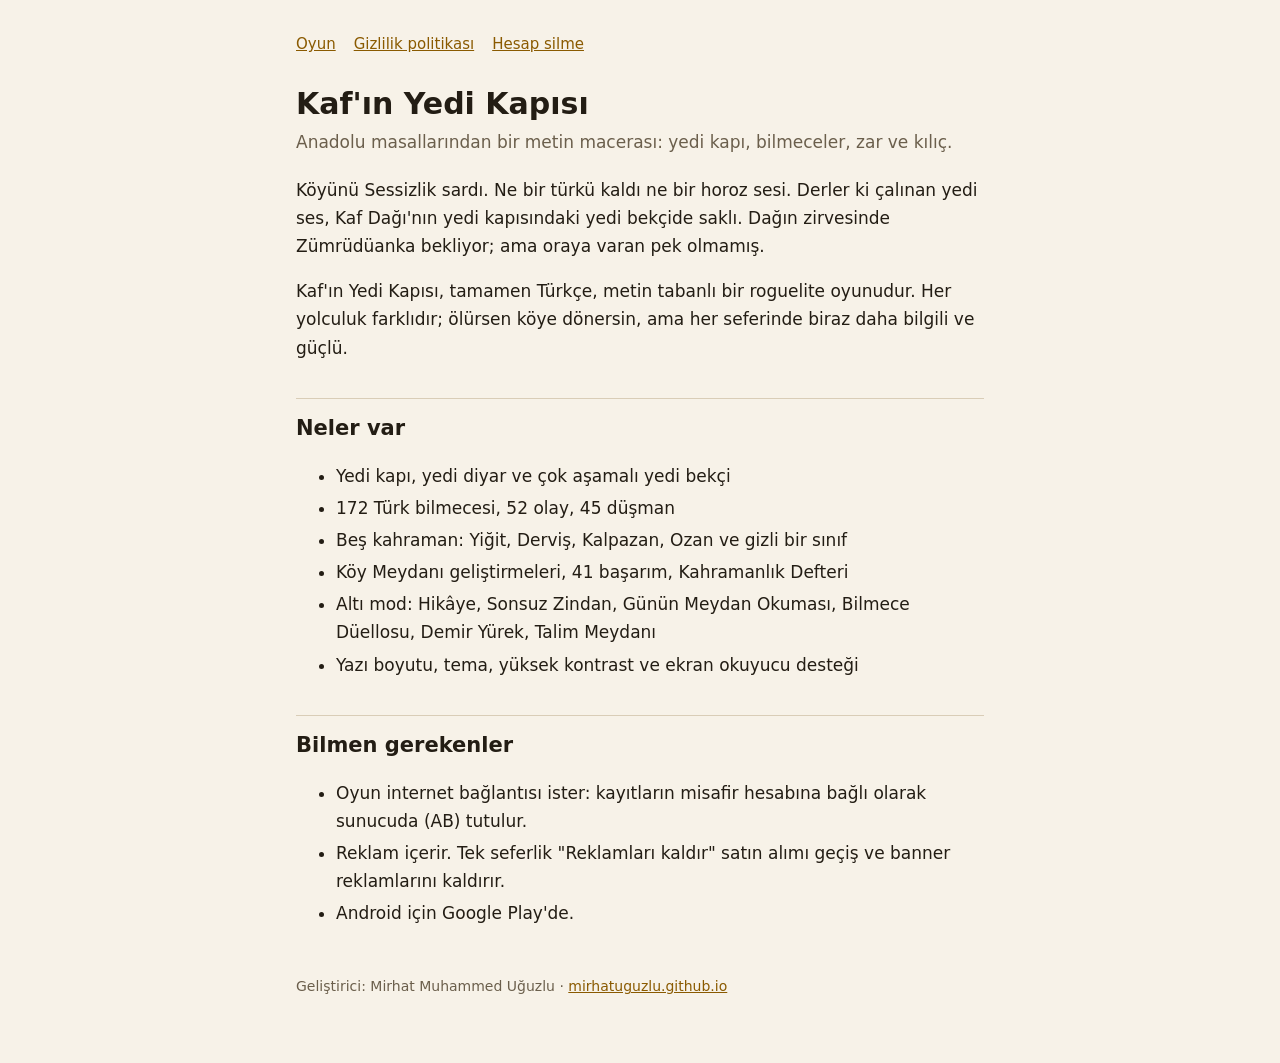
==== kaf/index.html @ d35059ba "Kaf'ın Yedi Kapısı: tanıtım, gizlilik ve hesap silme sayfaları kaf/ altında; portfolyo sayfasına dok" ====
<!doctype html>
<html lang="tr">
<head>
  <meta charset="utf-8">
  <meta name="viewport" content="width=device-width, initial-scale=1">
  <title>Kaf'ın Yedi Kapısı</title>
  <meta name="description" content="Anadolu masallarından bir metin macerası: yedi kapı, bilmeceler, zar ve kılıç.">
  <link rel="stylesheet" href="stil.css">
</head>
<body>
<main>
  <nav>
    <a href="./">Oyun</a>
    <a href="gizlilik.html">Gizlilik politikası</a>
    <a href="hesap-silme.html">Hesap silme</a>
  </nav>

  <h1>Kaf'ın Yedi Kapısı</h1>
  <p class="alt">Anadolu masallarından bir metin macerası: yedi kapı, bilmeceler, zar ve kılıç.</p>

  <p>Köyünü Sessizlik sardı. Ne bir türkü kaldı ne bir horoz sesi. Derler ki çalınan yedi ses, Kaf Dağı'nın yedi
  kapısındaki yedi bekçide saklı. Dağın zirvesinde Zümrüdüanka bekliyor; ama oraya varan pek olmamış.</p>

  <p>Kaf'ın Yedi Kapısı, tamamen Türkçe, metin tabanlı bir roguelite oyunudur. Her yolculuk farklıdır; ölürsen köye
  dönersin, ama her seferinde biraz daha bilgili ve güçlü.</p>

  <h2>Neler var</h2>
  <ul>
    <li>Yedi kapı, yedi diyar ve çok aşamalı yedi bekçi</li>
    <li>172 Türk bilmecesi, 52 olay, 45 düşman</li>
    <li>Beş kahraman: Yiğit, Derviş, Kalpazan, Ozan ve gizli bir sınıf</li>
    <li>Köy Meydanı geliştirmeleri, 41 başarım, Kahramanlık Defteri</li>
    <li>Altı mod: Hikâye, Sonsuz Zindan, Günün Meydan Okuması, Bilmece Düellosu, Demir Yürek, Talim Meydanı</li>
    <li>Yazı boyutu, tema, yüksek kontrast ve ekran okuyucu desteği</li>
  </ul>

  <h2>Bilmen gerekenler</h2>
  <ul>
    <li>Oyun internet bağlantısı ister: kayıtların misafir hesabına bağlı olarak sunucuda (AB) tutulur.</li>
    <li>Reklam içerir. Tek seferlik "Reklamları kaldır" satın alımı geçiş ve banner reklamlarını kaldırır.</li>
    <li>Android için Google Play'de.</li>
  </ul>

  <footer>Geliştirici: Mirhat Muhammed Uğuzlu · <a href="../">mirhatuguzlu.github.io</a></footer>
</main>
</body>
</html>
---- kaf/stil.css ----
:root {
  --zemin: #14110d;
  --yazi: #e9e1d2;
  --soluk: #a89c88;
  --vurgu: #d9a441;
  --cizgi: #3a3226;
  color-scheme: dark;
}
@media (prefers-color-scheme: light) {
  :root {
    --zemin: #f7f2e8;
    --yazi: #231d14;
    --soluk: #6b5f4c;
    --vurgu: #8a5a00;
    --cizgi: #d9cdb7;
    color-scheme: light;
  }
}
* { box-sizing: border-box; }
body {
  margin: 0;
  background: var(--zemin);
  color: var(--yazi);
  font: 17px/1.65 system-ui, -apple-system, "Segoe UI", Roboto, sans-serif;
}
main { max-width: 720px; margin: 0 auto; padding: 32px 16px 64px; }
nav { display: flex; flex-wrap: wrap; gap: 6px 18px; font-size: 15px; margin-bottom: 28px; }
a { color: var(--vurgu); }
h1 { font-size: 30px; line-height: 1.25; margin: 0 0 6px; }
h2 { font-size: 21px; margin: 36px 0 8px; padding-top: 12px; border-top: 1px solid var(--cizgi); }
.alt { color: var(--soluk); margin: 0 0 20px; }
table { width: 100%; border-collapse: collapse; font-size: 15px; margin: 12px 0; }
th, td { text-align: left; vertical-align: top; padding: 8px 6px; border-bottom: 1px solid var(--cizgi); }
th { color: var(--soluk); font-weight: 600; }
@media (max-width: 560px) {
  table, thead, tbody, tr, th, td { display: block; }
  thead { display: none; }
  tr { padding: 8px 0; border-bottom: 1px solid var(--cizgi); }
  td { border: 0; padding: 2px 0; }
  td:first-child { font-weight: 600; }
}
ol li, ul li { margin: 4px 0; }
.kutu { border: 1px solid var(--cizgi); border-radius: 8px; padding: 12px 16px; margin: 16px 0; }
footer { margin-top: 48px; color: var(--soluk); font-size: 14px; }
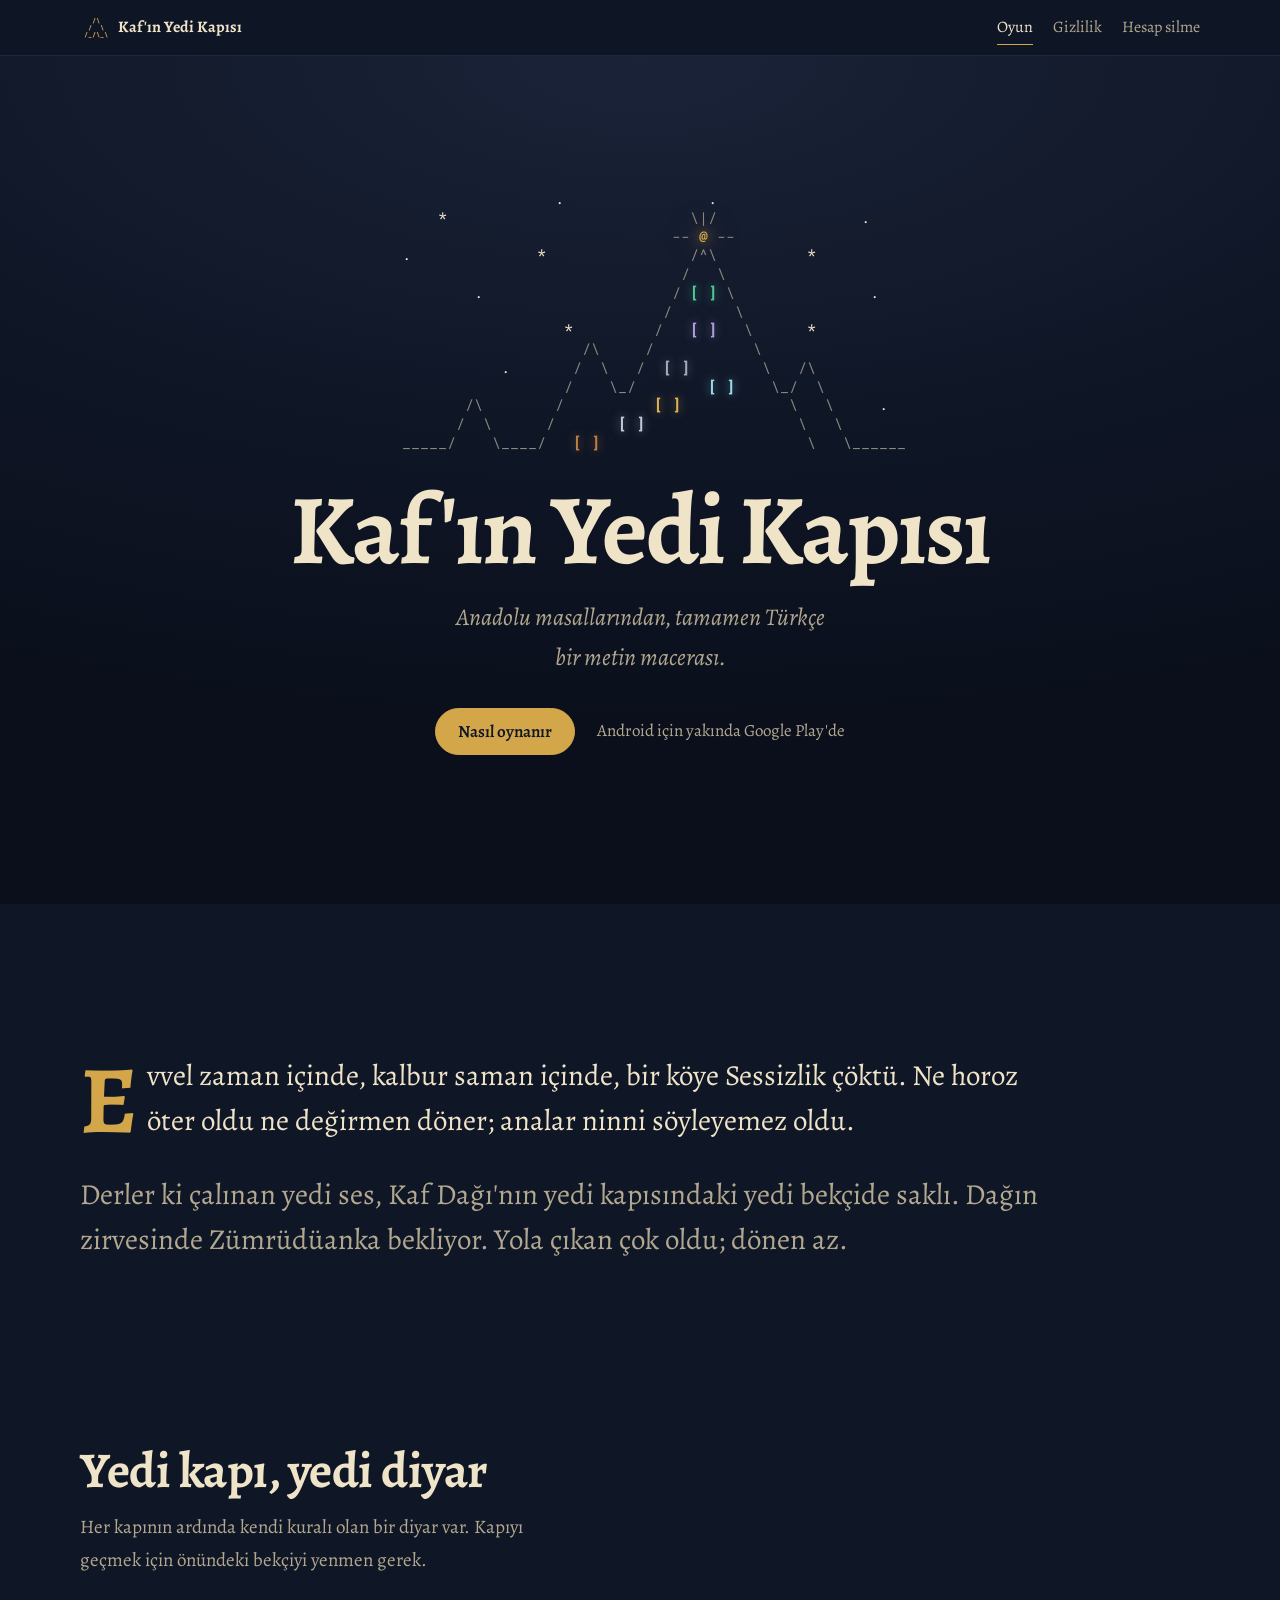
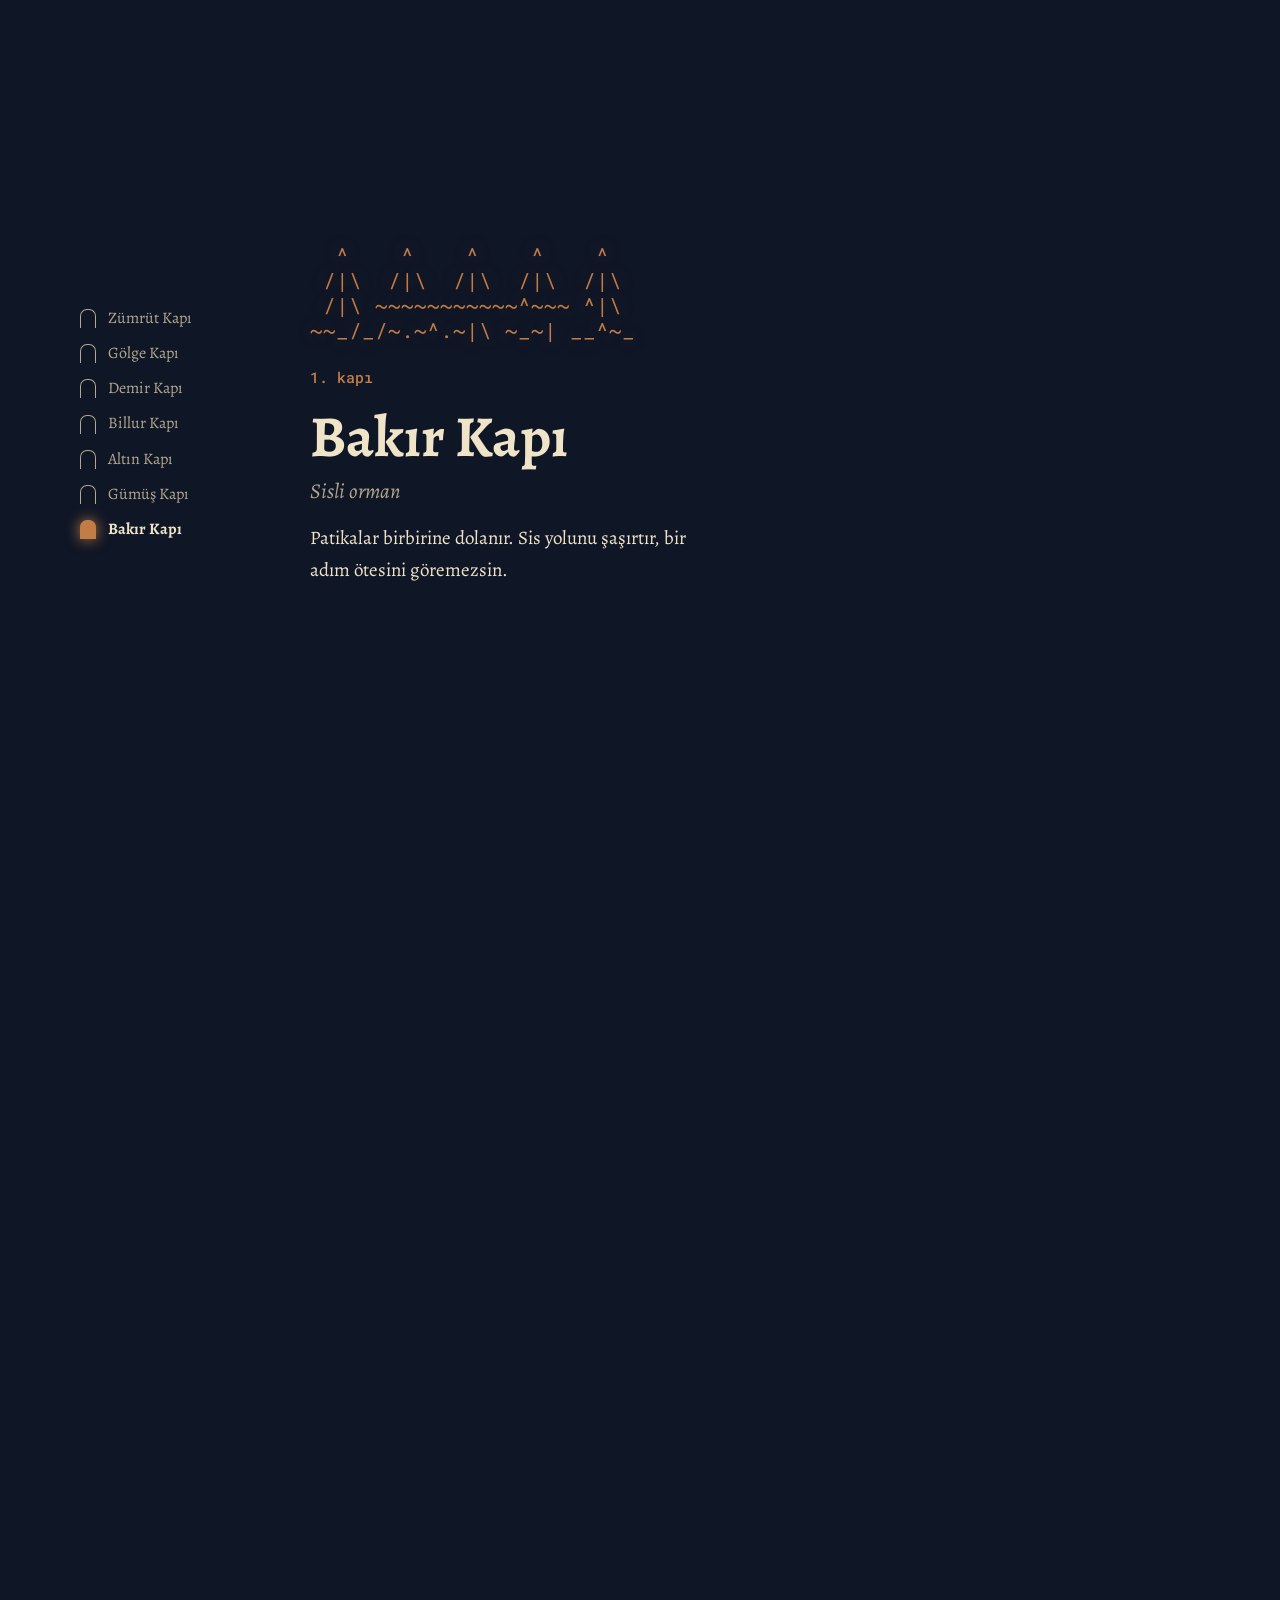
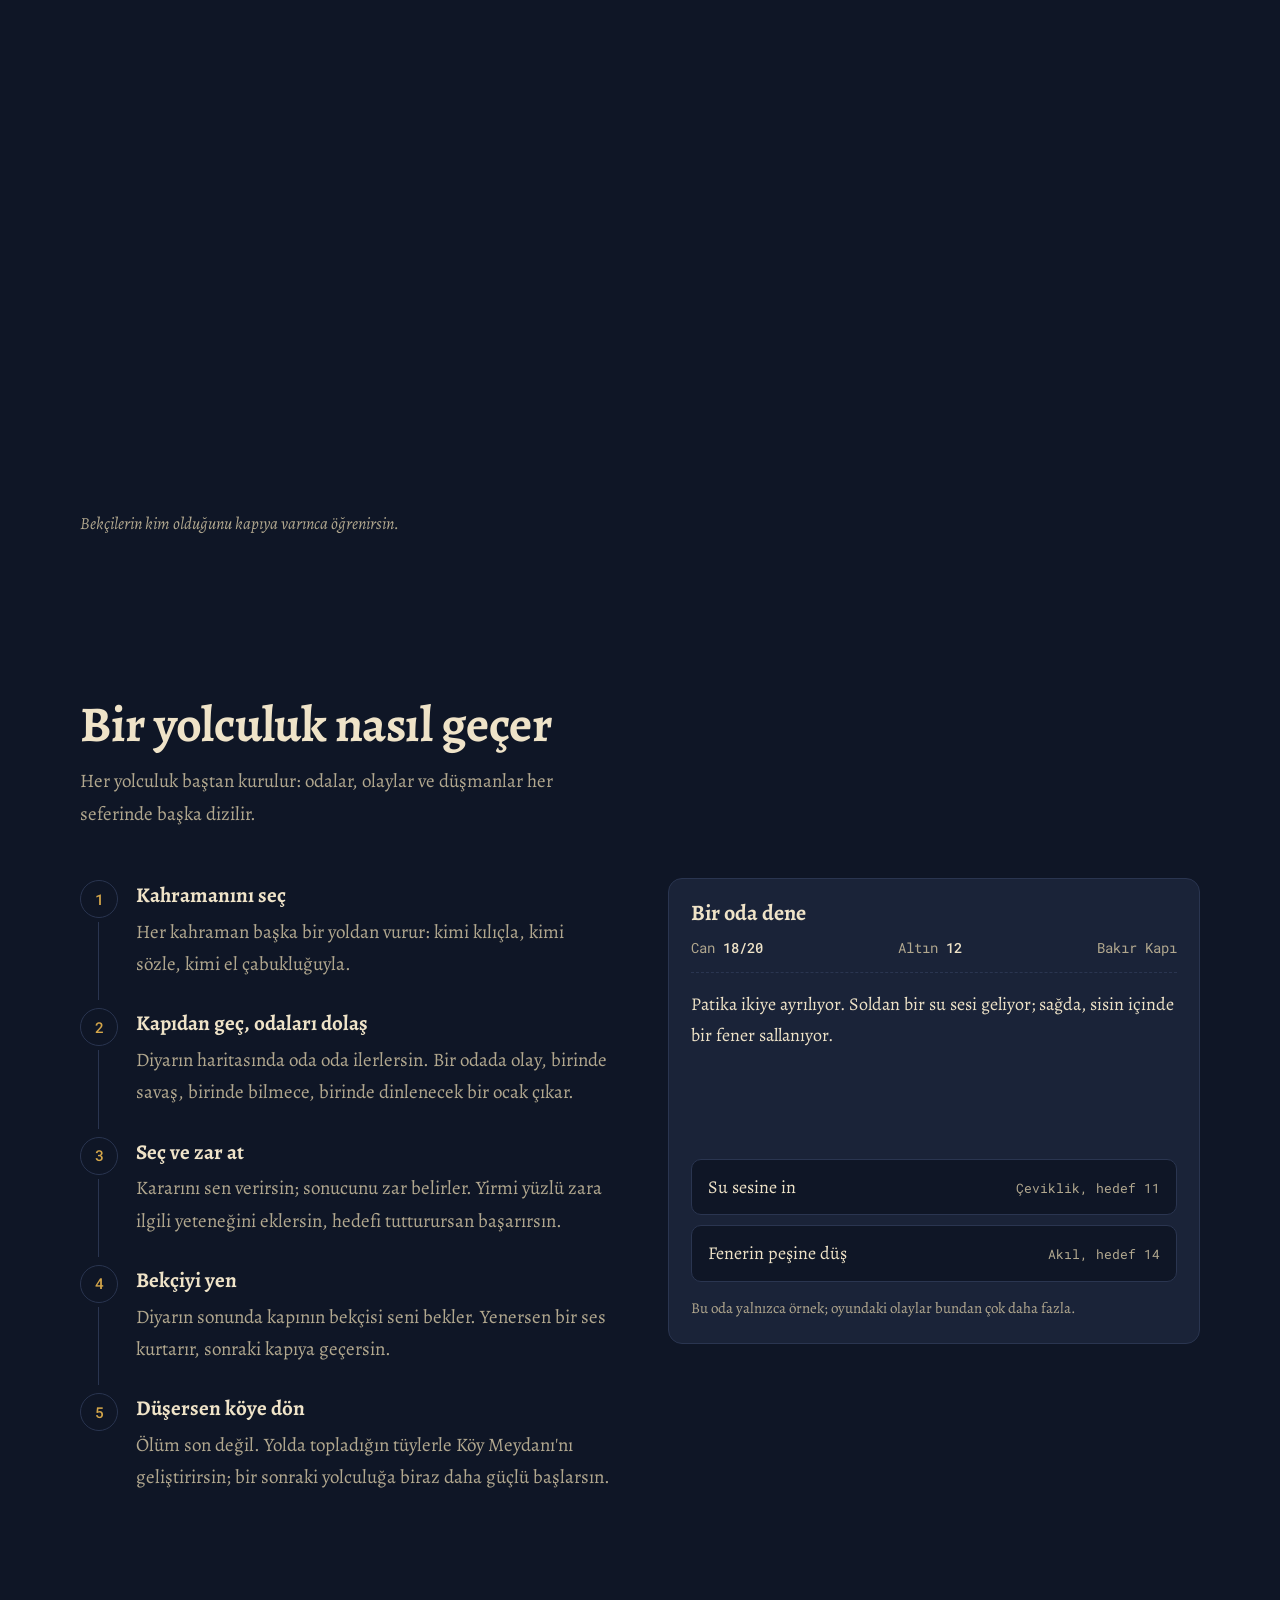
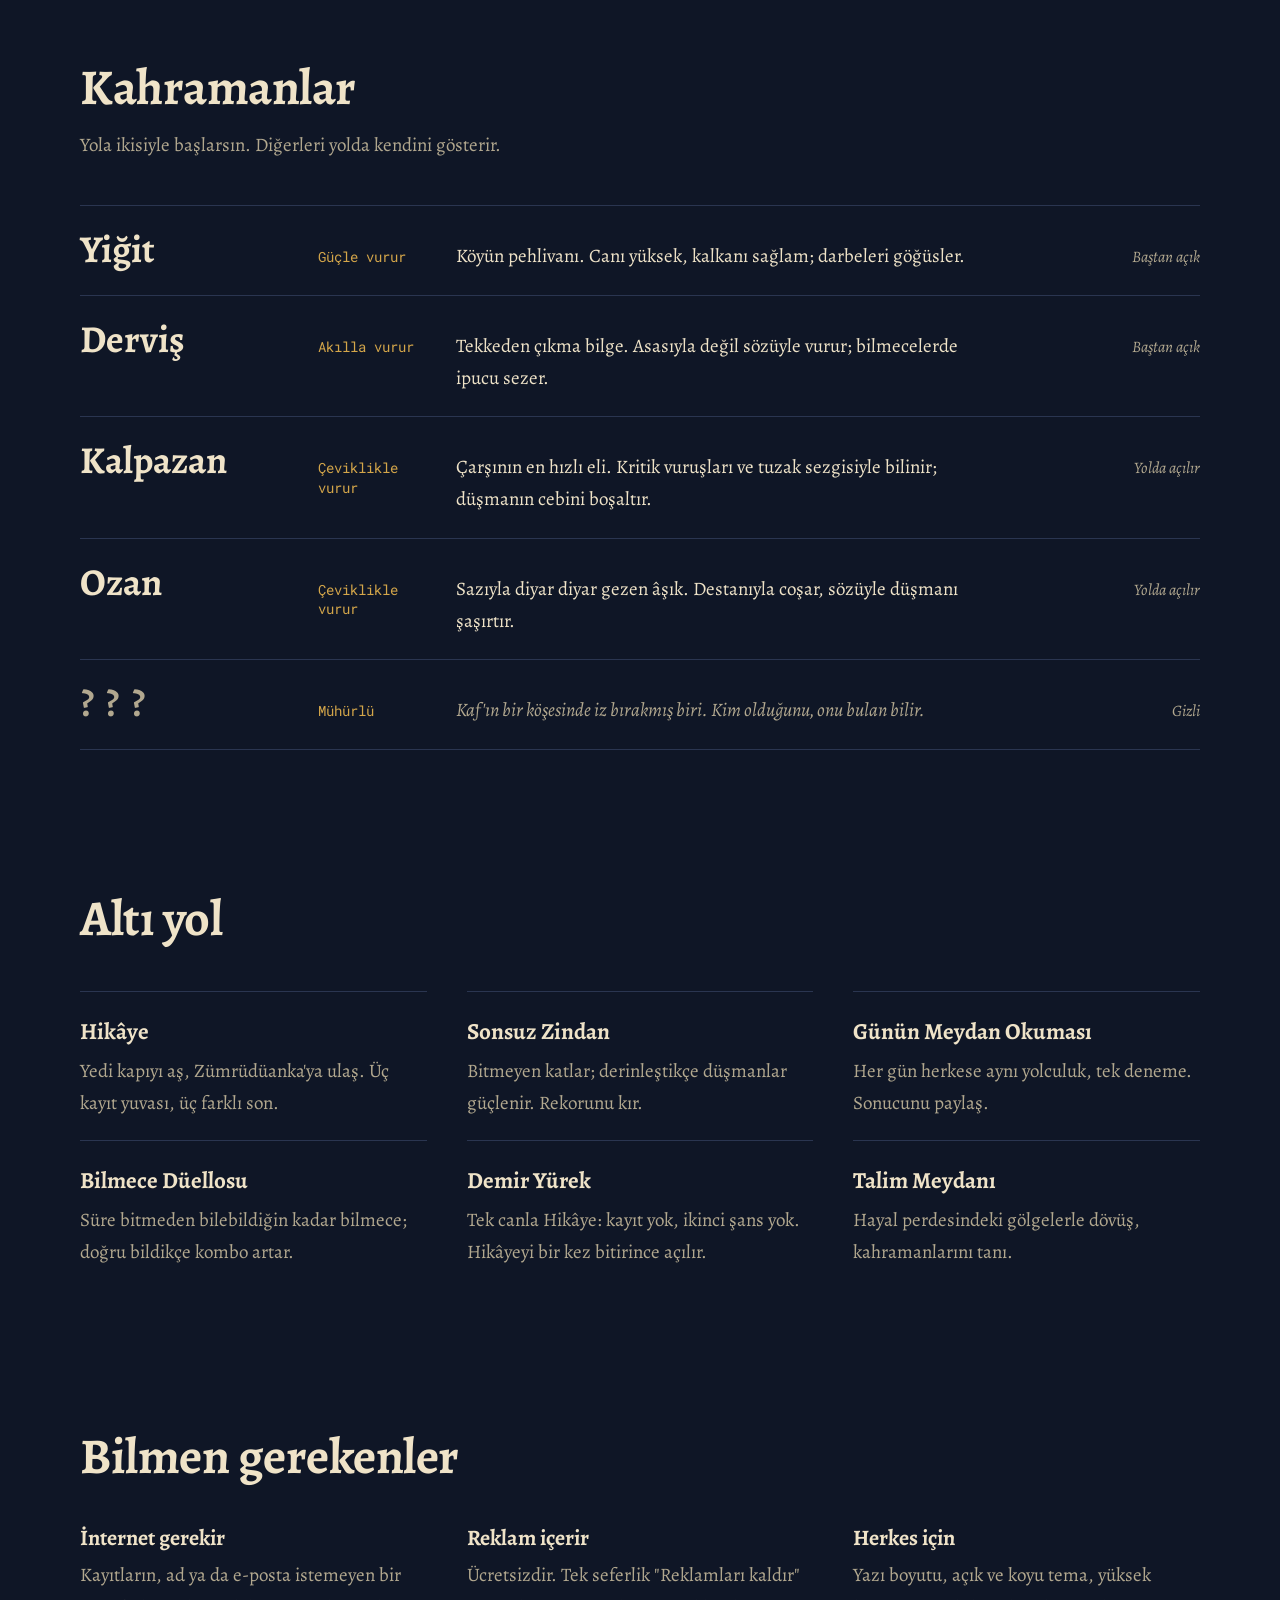
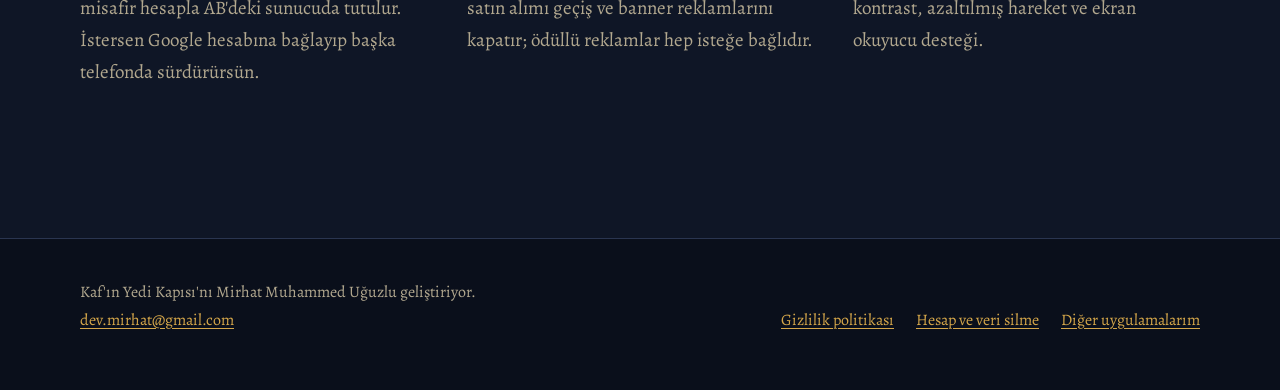
==== commit 6de09f6f: "Kaf'ın Yedi Kapısı: tanıtım sitesi yeniden tasarlandı ASCII Kaf Dağı açılışı, kaydırdıkça yükselen y" ====
--- a/kaf/index.html
+++ b/kaf/index.html
@@ -4,44 +4,221 @@
   <meta charset="utf-8">
   <meta name="viewport" content="width=device-width, initial-scale=1">
   <title>Kaf'ın Yedi Kapısı</title>
-  <meta name="description" content="Anadolu masallarından bir metin macerası: yedi kapı, bilmeceler, zar ve kılıç.">
+  <meta name="description" content="Anadolu masallarından, tamamen Türkçe bir metin macerası: yedi kapı, zar, kılıç ve bilmeceler.">
+  <meta name="theme-color" content="#0f1626">
+  <meta property="og:title" content="Kaf'ın Yedi Kapısı">
+  <meta property="og:description" content="Anadolu masallarından, tamamen Türkçe bir metin macerası.">
+  <meta property="og:type" content="website">
+  <link rel="preconnect" href="https://fonts.googleapis.com">
+  <link rel="preconnect" href="https://fonts.gstatic.com" crossorigin>
+  <link rel="stylesheet" href="https://fonts.googleapis.com/css2?family=Alegreya:ital,wght@0,400;0,600;0,700;1,400&family=Roboto+Mono:wght@400;500&display=swap">
   <link rel="stylesheet" href="stil.css">
+  <script>document.documentElement.classList.add('js')</script>
 </head>
 <body>
-<main>
-  <nav>
-    <a href="./">Oyun</a>
-    <a href="gizlilik.html">Gizlilik politikası</a>
+<a class="atla" href="#icerik">İçeriğe geç</a>
+<header class="ust">
+  <a class="marka" href="./" aria-label="Kaf'ın Yedi Kapısı, ana sayfa"><pre aria-hidden="true">   /\
+  /  \
+ /_/\_\</pre>Kaf'ın Yedi Kapısı</a>
+  <nav aria-label="Site">
+    <a href="./" aria-current="page">Oyun</a>
+    <a href="gizlilik.html">Gizlilik</a>
     <a href="hesap-silme.html">Hesap silme</a>
   </nav>
-
-  <h1>Kaf'ın Yedi Kapısı</h1>
-  <p class="alt">Anadolu masallarından bir metin macerası: yedi kapı, bilmeceler, zar ve kılıç.</p>
-
-  <p>Köyünü Sessizlik sardı. Ne bir türkü kaldı ne bir horoz sesi. Derler ki çalınan yedi ses, Kaf Dağı'nın yedi
-  kapısındaki yedi bekçide saklı. Dağın zirvesinde Zümrüdüanka bekliyor; ama oraya varan pek olmamış.</p>
-
-  <p>Kaf'ın Yedi Kapısı, tamamen Türkçe, metin tabanlı bir roguelite oyunudur. Her yolculuk farklıdır; ölürsen köye
-  dönersin, ama her seferinde biraz daha bilgili ve güçlü.</p>
-
-  <h2>Neler var</h2>
-  <ul>
-    <li>Yedi kapı, yedi diyar ve çok aşamalı yedi bekçi</li>
-    <li>172 Türk bilmecesi, 52 olay, 45 düşman</li>
-    <li>Beş kahraman: Yiğit, Derviş, Kalpazan, Ozan ve gizli bir sınıf</li>
-    <li>Köy Meydanı geliştirmeleri, 41 başarım, Kahramanlık Defteri</li>
-    <li>Altı mod: Hikâye, Sonsuz Zindan, Günün Meydan Okuması, Bilmece Düellosu, Demir Yürek, Talim Meydanı</li>
-    <li>Yazı boyutu, tema, yüksek kontrast ve ekran okuyucu desteği</li>
-  </ul>
-
-  <h2>Bilmen gerekenler</h2>
-  <ul>
-    <li>Oyun internet bağlantısı ister: kayıtların misafir hesabına bağlı olarak sunucuda (AB) tutulur.</li>
-    <li>Reklam içerir. Tek seferlik "Reklamları kaldır" satın alımı geçiş ve banner reklamlarını kaldırır.</li>
-    <li>Android için Google Play'de.</li>
-  </ul>
-
-  <footer>Geliştirici: Mirhat Muhammed Uğuzlu · <a href="../">mirhatuguzlu.github.io</a></footer>
+</header>
+
+<main id="icerik">
+  <section class="acilis" aria-labelledby="baslik">
+    <div>
+      <pre class="dag" role="img" aria-label="Kaf Dağı: eteklerinden zirveye yedi kapı, zirvede parlayan Zümrüdüanka">
+                    .                .
+       *                           \|/                .
+                                 -- @ --
+   .              *                /^\          *
+                                  /   \
+           .                     / [ ] \               .
+                                /       \
+                     *         /   [ ]   \      *
+                       /\     /           \
+              .       /  \   /  [ ]        \   /\
+                     /    \_/        [ ]    \_/  \
+          /\        /          [ ]            \   \     .
+         /  \      /       [ ]                 \   \
+   _____/    \____/   [ ]                       \   \______
+</pre>
+      <h1 id="baslik">Kaf'ın Yedi Kapısı</h1>
+      <p class="alt">Anadolu masallarından, tamamen Türkçe bir metin macerası.</p>
+      <div class="eylem">
+        <a class="dugme" href="#yolculuk">Nasıl oynanır</a>
+        <span class="yakinda">Android için yakında Google Play'de</span>
+      </div>
+    </div>
+  </section>
+
+  <section class="masal sutun" aria-label="Hikâye">
+    <p>Evvel zaman içinde, kalbur saman içinde, bir köye Sessizlik çöktü. Ne horoz öter oldu ne değirmen döner;
+    analar ninni söyleyemez oldu.</p>
+    <p class="soluk">Derler ki çalınan yedi ses, Kaf Dağı'nın yedi kapısındaki yedi bekçide saklı. Dağın zirvesinde
+    Zümrüdüanka bekliyor. Yola çıkan çok oldu; dönen az.</p>
+  </section>
+
+  <section class="sutun kapilar-bas" aria-labelledby="kapilar-baslik">
+    <h2 id="kapilar-baslik">Yedi kapı, yedi diyar</h2>
+    <p>Her kapının ardında kendi kuralı olan bir diyar var. Kapıyı geçmek için önündeki bekçiyi yenmen gerek.</p>
+  </section>
+  <section class="kapilar sutun" aria-label="Kapılar">
+    <div class="sahne">
+      <ol class="merdiven" aria-label="Kapıya git"></ol>
+      <ol class="liste">
+        <li class="kapi" style="--kc:#c27c45"><pre aria-hidden="true">
+  ^    ^    ^    ^    ^
+ /|\  /|\  /|\  /|\  /|\
+ /|\ ~~~~~~~~~~~~~~~ /|\
+~~~~~~~~~~ sis ~~~~~~~~~~</pre>
+          <div><span class="sira">1. kapı</span><h3>Bakır Kapı</h3><p class="diyar">Sisli orman</p>
+          <p>Patikalar birbirine dolanır. Sis yolunu şaşırtır, bir adım ötesini göremezsin.</p></div></li>
+        <li class="kapi" style="--kc:#c3cbd4"><pre aria-hidden="true">
+    _________________
+   /  .    *    .    \
+  |    ___________    |
+  |   |     |     |   |
+~~~~~~~~~~~~~~~~~~~~~~~~~</pre>
+          <div><span class="sira">2. kapı</span><h3>Gümüş Kapı</h3><p class="diyar">Yerin yedi kat altındaki madenler</p>
+          <p>Gün ışığı hiç doğmamış. Her odada bir meşalen yanıp tükenir; meşalesiz kalan karanlıkta kalır.</p></div></li>
+        <li class="kapi" style="--kc:#e0b252"><pre aria-hidden="true">
+         \  |  /
+       --  (O)  --
+  _.--.    /|\    .--._
+_/     \_________/     \_</pre>
+          <div><span class="sira">3. kapı</span><h3>Altın Kapı</h3><p class="diyar">Uçsuz bucaksız çöl</p>
+          <p>Her odada kırbandan bir yudum gider. Ufukta vahalar titreşir, ama hepsi gerçek değildir.</p></div></li>
+        <li class="kapi" style="--kc:#9ad8ea"><pre aria-hidden="true">
+    *     /\      *
+  *      /  \    /\   *
+     /\ / /\ \  /  \
+ ___/  \_/  \_\/____\___</pre>
+          <div><span class="sira">4. kapı</span><h3>Billur Kapı</h3><p class="diyar">Ayaz Ana'nın buzulu</p>
+          <p>Burada soğuk kılıçtan hızlıdır. Ayaz, dövüşte iliklerine işler ve seni yavaşlatır.</p></div></li>
+        <li class="kapi" style="--kc:#a7adb6"><pre aria-hidden="true">
+ |-|_|-|         |-|_|-|
+ |     |_________|     |
+ |  []     ___     []  |
+ |________|   |________|</pre>
+          <div><span class="sira">5. kapı</span><h3>Demir Kapı</h3><p class="diyar">Devler için yapılmış kale</p>
+          <p>Tuzaklı koridorlar, sürgülü kapılar. Kimi kilidin anahtarını kalenin içinde bulman gerek.</p></div></li>
+        <li class="kapi" style="--kc:#b09ce0"><pre aria-hidden="true">
+  .-------.   .-------.
+ (  o   o  ) (  o   o  )
+  '-------' | '-------'
+    ayna    |    anya</pre>
+          <div><span class="sira">6. kapı</span><h3>Gölge Kapı</h3><p class="diyar">Ters dünya</p>
+          <p>Kökler gökte, yağmur yerden göğe yağar. Yollar bile yalan söyler: seçtiğin, bazen seçmediğin olur.</p></div></li>
+        <li class="kapi" style="--kc:#4fc795"><pre aria-hidden="true">
+            /\
+       __  /  \  __
+      /  \/ ** \/  \
+ ____/    \    /    \____</pre>
+          <div><span class="sira">7. kapı</span><h3>Zümrüt Kapı</h3><p class="diyar">Kaf'ın zirvesi</p>
+          <p>Bütün diyarların laneti burada bir arada. Ötesini anlatmayalım; sen gör.</p></div></li>
+      </ol>
+    </div>
+  </section>
+  <p class="sutun bekci-notu">Bekçilerin kim olduğunu kapıya varınca öğrenirsin.</p>
+
+  <section class="bolum" id="yolculuk" aria-labelledby="yolculuk-baslik">
+    <div class="sutun">
+      <h2 id="yolculuk-baslik">Bir yolculuk nasıl geçer</h2>
+      <p class="giris">Her yolculuk baştan kurulur: odalar, olaylar ve düşmanlar her seferinde başka dizilir.</p>
+      <div class="yolculuk">
+        <ol class="adimlar">
+          <li><b>Kahramanını seç</b><span>Her kahraman başka bir yoldan vurur: kimi kılıçla, kimi sözle, kimi el çabukluğuyla.</span></li>
+          <li><b>Kapıdan geç, odaları dolaş</b><span>Diyarın haritasında oda oda ilerlersin. Bir odada olay, birinde savaş, birinde bilmece, birinde dinlenecek bir ocak çıkar.</span></li>
+          <li><b>Seç ve zar at</b><span>Kararını sen verirsin; sonucunu zar belirler. Yirmi yüzlü zara ilgili yeteneğini eklersin, hedefi tutturursan başarırsın.</span></li>
+          <li><b>Bekçiyi yen</b><span>Diyarın sonunda kapının bekçisi seni bekler. Yenersen bir ses kurtarır, sonraki kapıya geçersin.</span></li>
+          <li><b>Düşersen köye dön</b><span>Ölüm son değil. Yolda topladığın tüylerle Köy Meydanı'nı geliştirirsin; bir sonraki yolculuğa biraz daha güçlü başlarsın.</span></li>
+        </ol>
+
+        <div class="oda" aria-labelledby="oda-baslik">
+          <h3 id="oda-baslik">Bir oda dene</h3>
+          <div class="durum" aria-hidden="true"><span>Can <b id="can">18/20</b></span><span>Altın <b id="altin">12</b></span><span>Bakır Kapı</span></div>
+          <p class="anlat" id="anlat">Patika ikiye ayrılıyor. Soldan bir su sesi geliyor; sağda, sisin içinde bir fener sallanıyor.</p>
+          <p class="zar-satir" id="zar" aria-live="polite"></p>
+          <p class="sonuc" id="sonuc" aria-live="polite"></p>
+          <div class="secimler" id="secimler">
+            <button class="secim" type="button" data-stat="Çeviklik" data-bonus="2" data-hedef="11"
+              data-iyi="Kayalardan seke seke dereye iniyorsun, kırbanı dolduruyorsun." data-iyi-etki="can:+2"
+              data-kotu="Yosunlu taşta ayağın kayıyor; dizini sertçe vuruyorsun." data-kotu-etki="can:-3">
+              <span>Su sesine in</span><small>Çeviklik, hedef 11</small></button>
+            <button class="secim" type="button" data-stat="Akıl" data-bonus="1" data-hedef="14"
+              data-iyi="Fener bir çobanın. Yol sorduğun için sevinip sana birkaç akçe veriyor." data-iyi-etki="altin:+5"
+              data-kotu="Fener birden sönüyor; sisin ortasında yolunu kaybediyorsun." data-kotu-etki="can:-2">
+              <span>Fenerin peşine düş</span><small>Akıl, hedef 14</small></button>
+          </div>
+          <p class="not">Bu oda yalnızca örnek; oyundaki olaylar bundan çok daha fazla.</p>
+        </div>
+      </div>
+    </div>
+  </section>
+
+  <section class="bolum" aria-labelledby="kahraman-baslik">
+    <div class="sutun">
+      <h2 id="kahraman-baslik">Kahramanlar</h2>
+      <p class="giris">Yola ikisiyle başlarsın. Diğerleri yolda kendini gösterir.</p>
+      <ul class="kahramanlar">
+        <li class="kahraman"><h3>Yiğit</h3><span class="vurus">Güçle vurur</span>
+          <p>Köyün pehlivanı. Canı yüksek, kalkanı sağlam; darbeleri göğüsler.</p><span class="kilit">Baştan açık</span></li>
+        <li class="kahraman"><h3>Derviş</h3><span class="vurus">Akılla vurur</span>
+          <p>Tekkeden çıkma bilge. Asasıyla değil sözüyle vurur; bilmecelerde ipucu sezer.</p><span class="kilit">Baştan açık</span></li>
+        <li class="kahraman"><h3>Kalpazan</h3><span class="vurus">Çeviklikle vurur</span>
+          <p>Çarşının en hızlı eli. Kritik vuruşları ve tuzak sezgisiyle bilinir; düşmanın cebini boşaltır.</p><span class="kilit">Yolda açılır</span></li>
+        <li class="kahraman"><h3>Ozan</h3><span class="vurus">Çeviklikle vurur</span>
+          <p>Sazıyla diyar diyar gezen âşık. Destanıyla coşar, sözüyle düşmanı şaşırtır.</p><span class="kilit">Yolda açılır</span></li>
+        <li class="kahraman muhurlu"><h3 aria-label="Gizli kahraman">???</h3><span class="vurus">Mühürlü</span>
+          <p>Kaf'ın bir köşesinde iz bırakmış biri. Kim olduğunu, onu bulan bilir.</p><span class="kilit">Gizli</span></li>
+      </ul>
+    </div>
+  </section>
+
+  <section class="bolum" aria-labelledby="mod-baslik">
+    <div class="sutun">
+      <h2 id="mod-baslik">Altı yol</h2>
+      <dl class="modlar">
+        <div><dt>Hikâye</dt><dd>Yedi kapıyı aş, Zümrüdüanka'ya ulaş. Üç kayıt yuvası, üç farklı son.</dd></div>
+        <div><dt>Sonsuz Zindan</dt><dd>Bitmeyen katlar; derinleştikçe düşmanlar güçlenir. Rekorunu kır.</dd></div>
+        <div><dt>Günün Meydan Okuması</dt><dd>Her gün herkese aynı yolculuk, tek deneme. Sonucunu paylaş.</dd></div>
+        <div><dt>Bilmece Düellosu</dt><dd>Süre bitmeden bilebildiğin kadar bilmece; doğru bildikçe kombo artar.</dd></div>
+        <div><dt>Demir Yürek</dt><dd>Tek canla Hikâye: kayıt yok, ikinci şans yok. Hikâyeyi bir kez bitirince açılır.</dd></div>
+        <div><dt>Talim Meydanı</dt><dd>Hayal perdesindeki gölgelerle dövüş, kahramanlarını tanı.</dd></div>
+      </dl>
+    </div>
+  </section>
+
+  <section class="bolum" aria-labelledby="bilgi-baslik">
+    <div class="sutun">
+      <h2 id="bilgi-baslik">Bilmen gerekenler</h2>
+      <div class="bilgi">
+        <div><h3>İnternet gerekir</h3><p>Kayıtların, ad ya da e-posta istemeyen bir misafir hesapla AB'deki sunucuda tutulur. İstersen Google hesabına bağlayıp başka telefonda sürdürürsün.</p></div>
+        <div><h3>Reklam içerir</h3><p>Ücretsizdir. Tek seferlik "Reklamları kaldır" satın alımı geçiş ve banner reklamlarını kapatır; ödüllü reklamlar hep isteğe bağlıdır.</p></div>
+        <div><h3>Herkes için</h3><p>Yazı boyutu, açık ve koyu tema, yüksek kontrast, azaltılmış hareket ve ekran okuyucu desteği.</p></div>
+      </div>
+    </div>
+  </section>
 </main>
+
+<footer class="alt-bilgi">
+  <div class="sutun">
+    <div>
+      <p>Kaf'ın Yedi Kapısı'nı Mirhat Muhammed Uğuzlu geliştiriyor.</p>
+      <p><a href="mailto:dev.mirhat@gmail.com">dev.mirhat@gmail.com</a></p>
+    </div>
+    <nav aria-label="Yasal">
+      <a href="gizlilik.html">Gizlilik politikası</a>
+      <a href="hesap-silme.html">Hesap ve veri silme</a>
+      <a href="../">Diğer uygulamalarım</a>
+    </nav>
+  </div>
+</footer>
+<script src="kaf.js"></script>
 </body>
 </html>
--- a/kaf/stil.css
+++ b/kaf/stil.css
@@ -1,44 +1,246 @@
+/* Kaf'ın Yedi Kapısı — uygulamanın kendi renkleri (lib/ui/theme.dart): mürekkep lacivert, altın, bakır, parşömen. */
 :root {
-  --zemin: #14110d;
-  --yazi: #e9e1d2;
-  --soluk: #a89c88;
-  --vurgu: #d9a441;
-  --cizgi: #3a3226;
+  --murekkep: #0f1626;
+  --murekkep-2: #1a2338;
+  --murekkep-3: #0a0f1b;
+  --parsomen: #efe3c8;
+  --soluk: #b2a88f;
+  --altin: #d4a64a;
+  --cizgi: #2a3550;
+  --hata: #ff8a80;
+  --kc: var(--altin);
+  --serif: "Alegreya", Georgia, "Times New Roman", serif;
+  --mono: "Roboto Mono", ui-monospace, "Cascadia Mono", Consolas, monospace;
   color-scheme: dark;
 }
-@media (prefers-color-scheme: light) {
-  :root {
-    --zemin: #f7f2e8;
-    --yazi: #231d14;
-    --soluk: #6b5f4c;
-    --vurgu: #8a5a00;
-    --cizgi: #d9cdb7;
-    color-scheme: light;
-  }
-}
 * { box-sizing: border-box; }
+html { scroll-behavior: smooth; -webkit-text-size-adjust: 100%; }
 body {
   margin: 0;
-  background: var(--zemin);
-  color: var(--yazi);
-  font: 17px/1.65 system-ui, -apple-system, "Segoe UI", Roboto, sans-serif;
-}
-main { max-width: 720px; margin: 0 auto; padding: 32px 16px 64px; }
-nav { display: flex; flex-wrap: wrap; gap: 6px 18px; font-size: 15px; margin-bottom: 28px; }
-a { color: var(--vurgu); }
-h1 { font-size: 30px; line-height: 1.25; margin: 0 0 6px; }
-h2 { font-size: 21px; margin: 36px 0 8px; padding-top: 12px; border-top: 1px solid var(--cizgi); }
-.alt { color: var(--soluk); margin: 0 0 20px; }
-table { width: 100%; border-collapse: collapse; font-size: 15px; margin: 12px 0; }
-th, td { text-align: left; vertical-align: top; padding: 8px 6px; border-bottom: 1px solid var(--cizgi); }
-th { color: var(--soluk); font-weight: 600; }
-@media (max-width: 560px) {
-  table, thead, tbody, tr, th, td { display: block; }
-  thead { display: none; }
-  tr { padding: 8px 0; border-bottom: 1px solid var(--cizgi); }
-  td { border: 0; padding: 2px 0; }
-  td:first-child { font-weight: 600; }
-}
-ol li, ul li { margin: 4px 0; }
-.kutu { border: 1px solid var(--cizgi); border-radius: 8px; padding: 12px 16px; margin: 16px 0; }
-footer { margin-top: 48px; color: var(--soluk); font-size: 14px; }
+  background: var(--murekkep);
+  color: var(--parsomen);
+  font: 400 19px/1.7 var(--serif);
+  font-kerning: normal;
+}
+a { color: var(--altin); text-underline-offset: 3px; text-decoration-thickness: 1px; }
+a:hover { text-decoration-thickness: 2px; }
+:focus-visible { outline: 2px solid var(--altin); outline-offset: 3px; border-radius: 2px; }
+::selection { background: var(--altin); color: var(--murekkep); }
+pre { margin: 0; font-family: var(--mono); }
+.atla { position: absolute; left: 16px; top: -60px; background: var(--altin); color: var(--murekkep); padding: 8px 14px; z-index: 20; }
+.atla:focus { top: 12px; }
+
+/* Üst şerit */
+.ust {
+  position: sticky; top: 0; z-index: 10;
+  display: flex; align-items: center; justify-content: space-between; gap: 6px 24px; flex-wrap: wrap;
+  padding: 10px max(16px, calc((100vw - 1120px) / 2));
+  background: color-mix(in srgb, var(--murekkep) 90%, transparent);
+  backdrop-filter: blur(8px);
+  border-bottom: 1px solid color-mix(in srgb, var(--cizgi) 60%, transparent);
+  font-size: 16px;
+}
+.marka { display: flex; align-items: center; gap: 10px; color: var(--parsomen); text-decoration: none; font-weight: 700; }
+.marka pre { font-size: 7px; line-height: 1.05; color: var(--altin); }
+.ust nav { display: flex; gap: 4px 20px; flex-wrap: wrap; }
+.ust nav a { color: var(--soluk); text-decoration: none; padding: 4px 0; }
+.ust nav a:hover, .ust nav a[aria-current="page"] { color: var(--parsomen); }
+.ust nav a[aria-current="page"] { box-shadow: inset 0 -1px var(--altin); }
+
+/* Ortak sütunlar */
+.sutun { width: min(1120px, 100% - 32px); margin-inline: auto; }
+.okuma { width: min(68ch, 100% - 32px); margin-inline: auto; }
+h1, h2, h3 { font-family: var(--serif); line-height: 1.15; font-weight: 700; margin: 0; }
+h2 { font-size: clamp(32px, 4.4vw, 50px); letter-spacing: -.01em; }
+p { margin: 0 0 1em; }
+
+/* Açılış: Kaf Dağı ASCII ile kendini çizer */
+.acilis {
+  position: relative; overflow: hidden;
+  min-height: calc(100svh - 52px);
+  display: grid; place-items: center; text-align: center;
+  padding: 40px 16px 56px;
+  background: radial-gradient(120% 80% at 50% 0%, var(--murekkep-2) 0%, var(--murekkep) 55%, var(--murekkep-3) 100%);
+}
+.dag {
+  font-size: min(15px, calc((100vw - 32px) / 37), 2.3svh);
+  line-height: 1.25;
+  color: color-mix(in srgb, var(--parsomen) 55%, var(--murekkep));
+  white-space: pre; text-align: left;
+  margin: 0 auto 28px; width: max-content;
+}
+.dag .yildiz { color: var(--parsomen); }
+.dag .kapi-isik { color: var(--kc); font-weight: 700; text-shadow: 0 0 10px color-mix(in srgb, var(--kc) 60%, transparent); }
+.dag .zirve { color: var(--altin); font-weight: 700; text-shadow: 0 0 14px var(--altin), 0 0 34px color-mix(in srgb, var(--altin) 50%, transparent); }
+.js .dag .h { opacity: 0; animation: belir .5s ease-out forwards; animation-delay: var(--d); }
+.js .dag .yildiz { animation: belir .5s ease-out forwards var(--d), pirilti 4s ease-in-out infinite calc(var(--d) + 1s); }
+@keyframes belir { to { opacity: 1; } }
+@keyframes pirilti { 0%, 100% { opacity: 1; } 50% { opacity: .25; } }
+.acilis h1 { font-size: clamp(46px, min(9vw, 11svh), 104px); letter-spacing: -.02em; line-height: 1; margin-bottom: 18px; }
+.acilis .alt { font-size: clamp(20px, 2.2vw, 24px); color: var(--soluk); max-width: 32ch; margin: 0 auto 30px; font-style: italic; }
+.js .acilis h1, .js .acilis .alt, .js .acilis .eylem { opacity: 0; animation: belir .9s ease-out forwards 1.9s; }
+.js .acilis .alt { animation-delay: 2.1s; }
+.js .acilis .eylem { animation-delay: 2.3s; }
+.eylem { display: flex; gap: 14px 22px; justify-content: center; align-items: center; flex-wrap: wrap; }
+.dugme {
+  display: inline-flex; align-items: center; gap: 10px;
+  font: 600 17px/1 var(--serif); padding: 14px 22px; border-radius: 999px;
+  border: 1px solid var(--altin); color: var(--murekkep); background: var(--altin);
+  text-decoration: none; cursor: pointer;
+}
+.dugme:hover { background: color-mix(in srgb, var(--altin) 85%, white); }
+.yakinda { color: var(--soluk); font-size: 17px; }
+
+/* Masal girişi */
+.masal { padding: clamp(80px, 12vw, 150px) 0; }
+.masal p { font-size: clamp(22px, 2.6vw, 29px); line-height: 1.55; max-width: 34em; }
+.masal p:first-child::first-letter { float: left; font-size: 3.3em; line-height: .8; padding: .08em .1em 0 0; color: var(--altin); font-weight: 700; }
+.masal .soluk { color: var(--soluk); }
+
+/* Yedi kapı: JS varken kaydırdıkça kapı kapı yükselen sahne, yoksa düz liste */
+.kapilar-bas p { color: var(--soluk); max-width: 46ch; margin-top: 12px; }
+.kapilar ol.liste { list-style: none; margin: 32px 0 0; padding: 0; }
+.kapi { padding: 40px 0; border-top: 1px solid var(--cizgi); display: grid; gap: 18px 48px; grid-template-columns: auto minmax(0, 1fr); align-items: center; }
+.kapi pre { font-size: clamp(12px, 2vw, 21px); line-height: 1.2; color: var(--kc); white-space: pre; text-shadow: 0 0 18px color-mix(in srgb, var(--kc) 35%, transparent); }
+.kapi .sira { font: 500 15px/1 var(--mono); color: var(--kc); }
+.kapi h3 { font-size: clamp(34px, 4.6vw, 58px); margin: 10px 0 4px; }
+.kapi .diyar { font-style: italic; color: var(--soluk); margin-bottom: 12px; font-size: 21px; }
+.kapi p { max-width: 38ch; }
+.bekci-notu { color: var(--soluk); font-size: 17px; font-style: italic; }
+.merdiven { display: none; }
+
+.js .kapilar { height: calc(7 * 70svh + 100svh); margin-top: 24px; }
+.js .kapilar .sahne { position: sticky; top: 52px; height: calc(100svh - 52px); display: grid; grid-template-columns: 190px minmax(0, 1fr); align-items: center; gap: 40px; }
+.js .kapilar ol.liste { position: relative; height: 100%; margin: 0; }
+.js .kapi { position: absolute; inset: 0; border: 0; padding: 0; grid-template-columns: 1fr; align-content: center; justify-items: start;
+  opacity: 0; visibility: hidden; transition: opacity .15s ease, visibility 0s .15s; }
+.js .kapi.etkin { opacity: 1; visibility: visible; transition: opacity .4s ease .12s; }
+.js .merdiven { display: flex; flex-direction: column-reverse; gap: 4px; list-style: none; margin: 0; padding: 0; }
+.merdiven button { all: unset; cursor: pointer; display: flex; align-items: center; gap: 12px; font: 400 16px/1.2 var(--serif); color: var(--soluk); padding: 6px 0; }
+.merdiven button::before { content: ""; width: 14px; height: 18px; border: 1.5px solid currentColor; border-bottom: 0; border-radius: 7px 7px 0 0; flex: none; transition: background .3s, box-shadow .3s; }
+.merdiven button:focus-visible { outline: 2px solid var(--altin); outline-offset: 2px; }
+.merdiven .gecildi { color: color-mix(in srgb, var(--kc) 75%, var(--soluk)); }
+.merdiven .gecildi::before { background: color-mix(in srgb, var(--kc) 40%, transparent); }
+.merdiven [aria-current="step"] { color: var(--parsomen); font-weight: 700; }
+.merdiven [aria-current="step"]::before { color: var(--kc); background: var(--kc); box-shadow: 0 0 14px var(--kc); }
+
+/* Bölümler */
+.bolum { padding: clamp(90px, 11vw, 140px) 0 0; }
+.giris { color: var(--soluk); max-width: 48ch; margin-top: 12px; }
+
+/* Yolculuk ve zar */
+.yolculuk { display: grid; grid-template-columns: minmax(0, 1fr) minmax(0, 1fr); gap: 56px; align-items: start; margin-top: 48px; }
+.adimlar { margin: 0; padding: 0; list-style: none; counter-reset: a; }
+.adimlar li { counter-increment: a; position: relative; padding: 0 0 26px 56px; }
+.adimlar li::before { content: counter(a); position: absolute; left: 0; top: 2px; width: 36px; height: 36px; border-radius: 50%; border: 1px solid var(--cizgi); display: grid; place-items: center; font: 500 15px/1 var(--mono); color: var(--altin); }
+.adimlar li:not(:last-child)::after { content: ""; position: absolute; left: 18px; top: 44px; bottom: 6px; width: 1px; background: var(--cizgi); }
+.adimlar b { display: block; font-size: 21px; margin-bottom: 2px; }
+.adimlar span { color: var(--soluk); }
+
+.oda { position: sticky; top: 84px; background: var(--murekkep-2); border: 1px solid var(--cizgi); border-radius: 14px; padding: 22px; font-size: 18px; }
+.oda h3 { font-size: 22px; margin-bottom: 12px; }
+.oda .durum { display: flex; justify-content: space-between; gap: 12px; font: 400 14px/1.4 var(--mono); color: var(--soluk); padding-bottom: 14px; border-bottom: 1px dashed var(--cizgi); margin-bottom: 16px; }
+.oda .durum b { color: var(--parsomen); font-weight: 500; }
+.oda .anlat { min-height: 4.8em; margin: 0; }
+.secimler { display: grid; gap: 10px; margin-top: 16px; }
+.secim { all: unset; box-sizing: border-box; cursor: pointer; width: 100%; padding: 12px 16px; border-radius: 10px; border: 1px solid var(--cizgi); background: var(--murekkep); display: flex; justify-content: space-between; gap: 6px 12px; align-items: baseline; flex-wrap: wrap; }
+.secim:hover { border-color: var(--altin); }
+.secim:focus-visible { outline: 2px solid var(--altin); outline-offset: 2px; }
+.secim small { font: 400 13px/1.3 var(--mono); color: var(--soluk); }
+.zar-satir { font: 400 15px/1.5 var(--mono); margin: 12px 0 4px; color: var(--soluk); min-height: 1.5em; }
+.zar-satir .z { color: var(--parsomen); }
+.zar-satir .iyi { color: #8fe3a0; }
+.zar-satir .kotu { color: var(--hata); }
+.sonuc { min-height: 1.6em; margin: 0; }
+.oda .not { font-size: 15px; color: var(--soluk); margin: 14px 0 0; }
+
+/* Kahramanlar */
+.kahramanlar { margin: 44px 0 0; padding: 0; list-style: none; border-top: 1px solid var(--cizgi); }
+.kahraman { display: grid; grid-template-columns: 210px 110px minmax(0, 1fr) auto; gap: 6px 28px; align-items: baseline; padding: 22px 0; border-bottom: 1px solid var(--cizgi); }
+.kahraman h3 { font-size: clamp(28px, 3.4vw, 38px); }
+.kahraman .vurus { font: 400 14px/1.4 var(--mono); color: var(--altin); }
+.kahraman p { margin: 0; max-width: 52ch; }
+.kahraman .kilit { font-size: 16px; color: var(--soluk); font-style: italic; }
+.kahraman.muhurlu h3 { color: var(--soluk); letter-spacing: .3em; }
+.kahraman.muhurlu p { color: var(--soluk); font-style: italic; }
+
+/* Modlar */
+.modlar { display: grid; grid-template-columns: repeat(3, minmax(0, 1fr)); gap: 0 40px; margin: 44px 0 0; }
+.modlar div { padding: 20px 0; border-top: 1px solid var(--cizgi); }
+.modlar dt { font-size: 23px; font-weight: 700; margin-bottom: 4px; }
+.modlar dd { margin: 0; color: var(--soluk); }
+
+/* Bilmen gerekenler */
+.bilgi { display: grid; grid-template-columns: repeat(3, minmax(0, 1fr)); gap: 40px; margin-top: 40px; }
+.bilgi h3 { font-size: 22px; margin-bottom: 8px; }
+.bilgi p { color: var(--soluk); margin: 0; }
+
+/* Alt bilgi */
+.alt-bilgi { margin-top: clamp(90px, 12vw, 150px); border-top: 1px solid var(--cizgi); padding: 40px 0 56px; font-size: 16px; color: var(--soluk); background: var(--murekkep-3); }
+.alt-bilgi .sutun { display: flex; justify-content: space-between; gap: 24px; flex-wrap: wrap; align-items: end; }
+.alt-bilgi nav { display: flex; gap: 8px 22px; flex-wrap: wrap; }
+.alt-bilgi p { margin: 0; }
+
+/* Yasal sayfalar */
+.yasal { padding: 56px 0 0; }
+.yasal h1 { font-size: clamp(40px, 6vw, 62px); letter-spacing: -.015em; margin-bottom: 10px; }
+.yasal .ust-not { color: var(--soluk); font-size: 16px; margin-bottom: 32px; }
+.yasal h2 { font-size: 28px; margin: 48px 0 12px; scroll-margin-top: 72px; }
+.yasal ul, .yasal ol { padding-left: 1.2em; }
+.yasal li { margin: 6px 0; }
+.yasal code { font: 400 .8em var(--mono); background: var(--murekkep-2); padding: 2px 6px; border-radius: 4px; }
+.kisaca { background: var(--murekkep-2); border-left: 3px solid var(--altin); border-radius: 0 12px 12px 0; padding: 18px 22px 6px; }
+.kisaca h2 { margin-top: 0; font-size: 22px; }
+.icindekiler { font-size: 16px; margin: 28px 0 0; color: var(--soluk); }
+.icindekiler ol { columns: 2; column-gap: 32px; padding-left: 1.3em; margin: 6px 0 0; }
+.yasal table { width: 100%; border-collapse: collapse; font-size: 16px; margin: 12px 0; line-height: 1.5; }
+.yasal th, .yasal td { text-align: left; vertical-align: top; padding: 10px 8px; border-bottom: 1px solid var(--cizgi); }
+.yasal th { color: var(--soluk); font-weight: 600; }
+.kutu { border: 1px solid var(--cizgi); border-radius: 12px; padding: 16px 20px; margin: 18px 0; background: var(--murekkep-2); }
+
+/* Hesap silme: uygulamadaki Ayarlar ekranının küçük bir eşi */
+.yon { display: grid; grid-template-columns: minmax(0, 1fr) 290px; gap: 44px; align-items: start; }
+.ekran { margin: 0; border: 1px solid var(--cizgi); border-radius: 28px; padding: 14px 14px 18px; background: var(--murekkep-3);
+  font: 400 14px/1.45 system-ui, -apple-system, "Segoe UI", Roboto, sans-serif; box-shadow: 0 30px 60px -30px #000; }
+.ekran .cubuk { display: flex; align-items: center; gap: 12px; padding: 6px 6px 14px; font-size: 18px; }
+.ekran .cubuk span { color: var(--soluk); }
+.ekran .ic { background: var(--murekkep); border-radius: 16px; padding: 14px; }
+.ekran .baslik { font-size: 16px; font-weight: 600; margin-bottom: 6px; }
+.ekran .ic p { margin: 0; color: var(--soluk); font-size: 13px; }
+.ekran .kucuk { font-size: 11px; margin: 6px 0 8px; font-family: var(--mono); color: var(--soluk); }
+.ekran .b { display: block; text-align: center; border-radius: 999px; padding: 8px; margin-top: 8px; border: 1px solid #4b5a7a; }
+.ekran .b.dolu { background: var(--altin); color: var(--murekkep); border-color: var(--altin); }
+.ekran .b.sil { color: var(--hata); border-color: var(--hata); box-shadow: 0 0 0 4px color-mix(in srgb, var(--hata) 22%, transparent); }
+.ekran figcaption { font: italic 15px/1.4 var(--serif); color: var(--soluk); text-align: center; margin-top: 14px; }
+
+/* Dar ekranlar */
+@media (max-width: 900px) {
+  .yolculuk { grid-template-columns: 1fr; gap: 36px; }
+  .oda { position: static; }
+  .kahraman { grid-template-columns: minmax(0, 1fr) auto; }
+  .kahraman p, .kahraman .kilit { grid-column: 1 / -1; }
+  .modlar { grid-template-columns: repeat(2, minmax(0, 1fr)); }
+  .bilgi { grid-template-columns: 1fr; gap: 28px; }
+  .yon { grid-template-columns: 1fr; }
+  .ekran { max-width: 320px; }
+  .js .kapilar .sahne { grid-template-columns: 1fr; grid-template-rows: auto minmax(0, 1fr); gap: 8px; align-items: stretch; padding-top: 18px; }
+  .js .merdiven { flex-direction: row; justify-content: space-between; }
+  .merdiven button { font-size: 0; gap: 0; padding: 6px; }
+  .merdiven button::before { width: 22px; height: 28px; border-radius: 11px 11px 0 0; }
+}
+@media (max-width: 640px) {
+  body { font-size: 18px; }
+  .kapi { grid-template-columns: 1fr; }
+  .modlar { grid-template-columns: 1fr; }
+  .icindekiler ol { columns: 1; }
+  .yasal table, .yasal thead, .yasal tbody, .yasal tr, .yasal th, .yasal td { display: block; }
+  .yasal thead { display: none; }
+  .yasal tr { padding: 10px 0; border-bottom: 1px solid var(--cizgi); }
+  .yasal td { border: 0; padding: 2px 0; }
+  .yasal td:first-child { font-weight: 600; }
+}
+@media (prefers-reduced-motion: reduce) {
+  html { scroll-behavior: auto; }
+  *, *::before, *::after { animation: none !important; transition: none !important; }
+  .js .dag .h, .js .acilis h1, .js .acilis .alt, .js .acilis .eylem { opacity: 1; }
+}
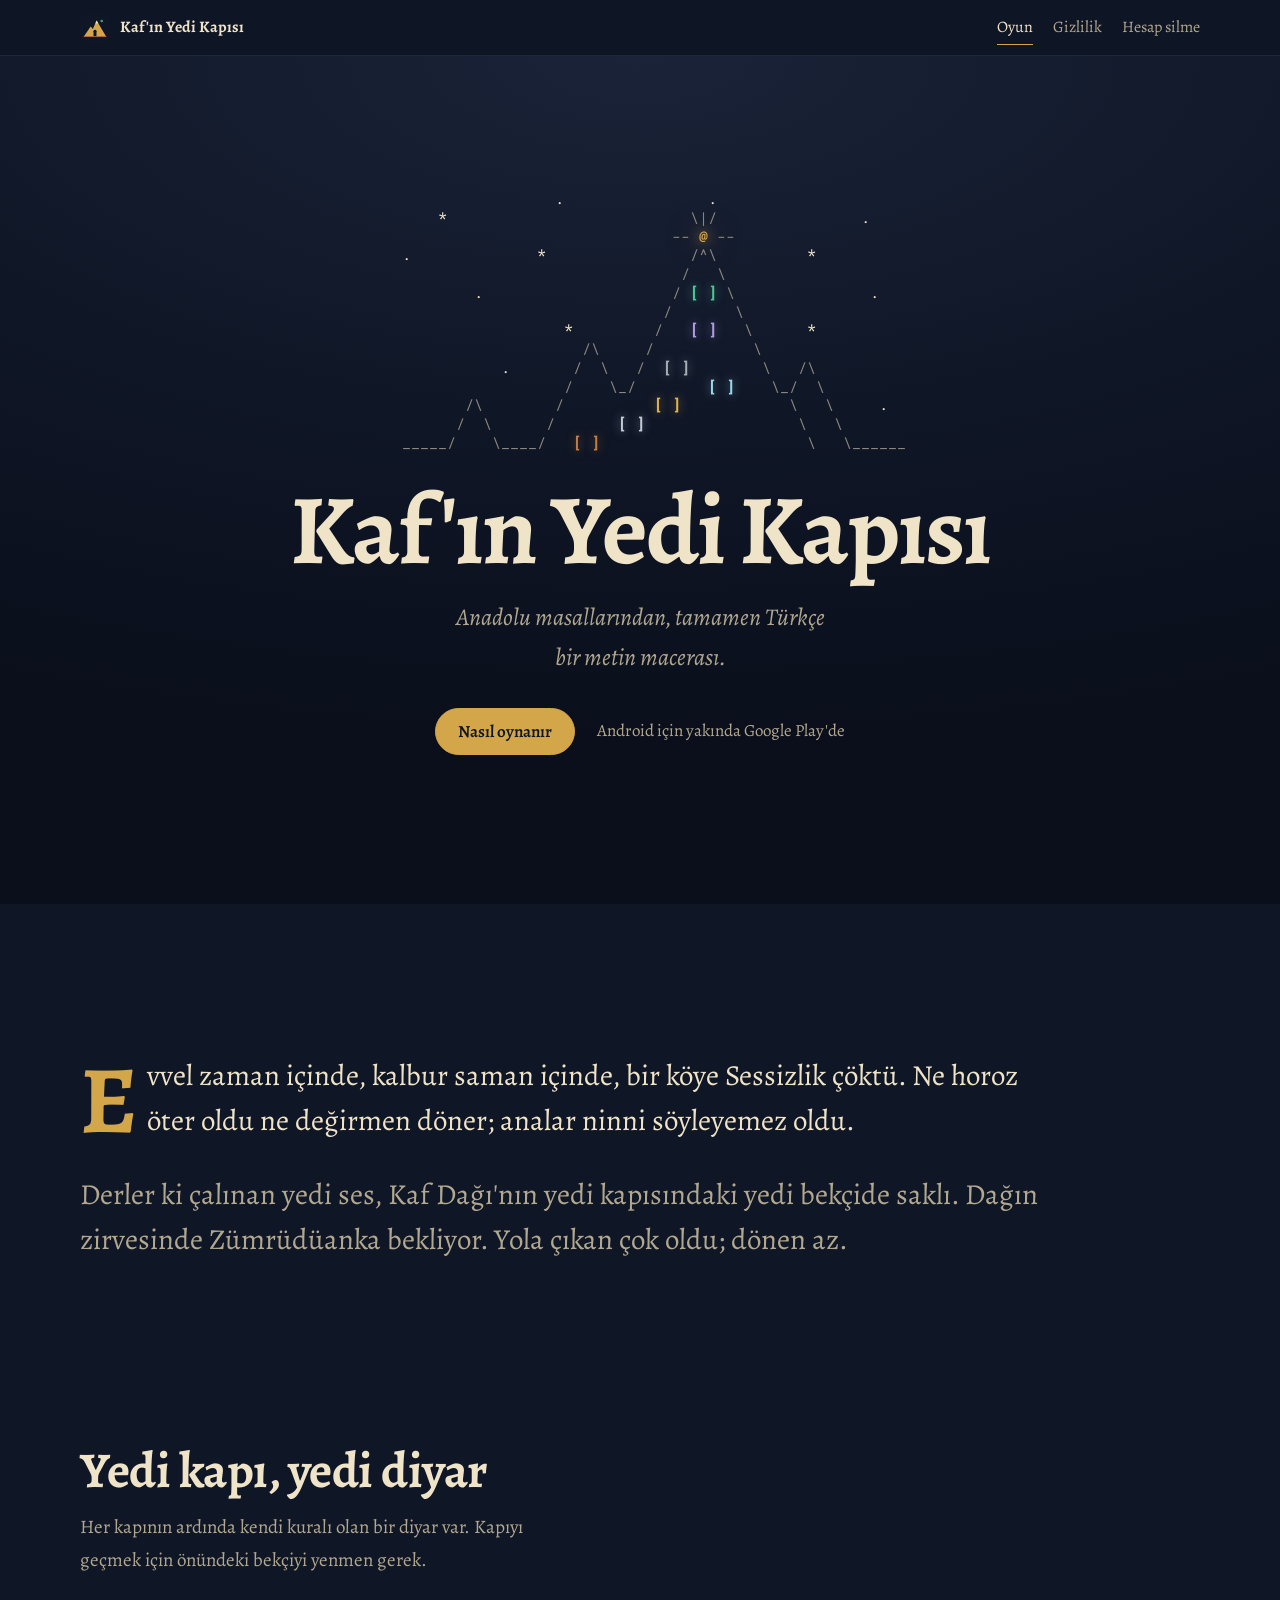
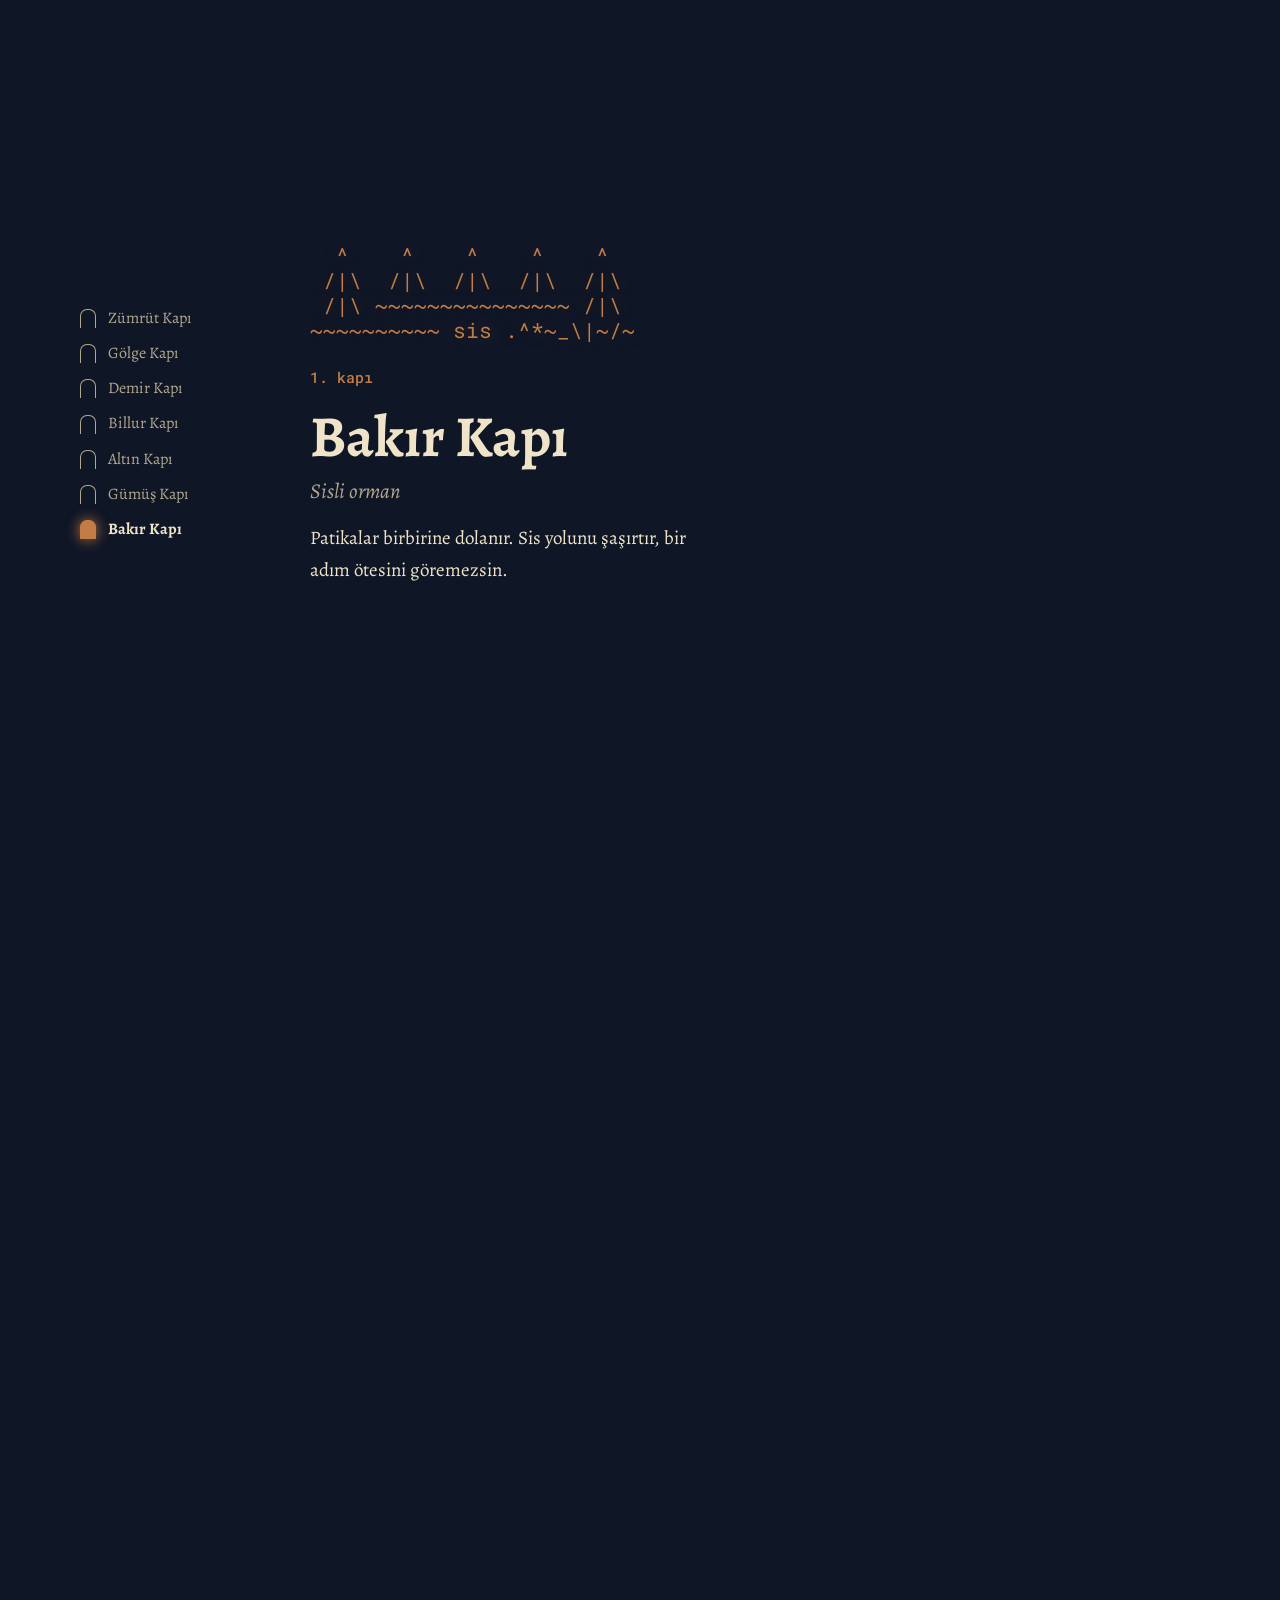
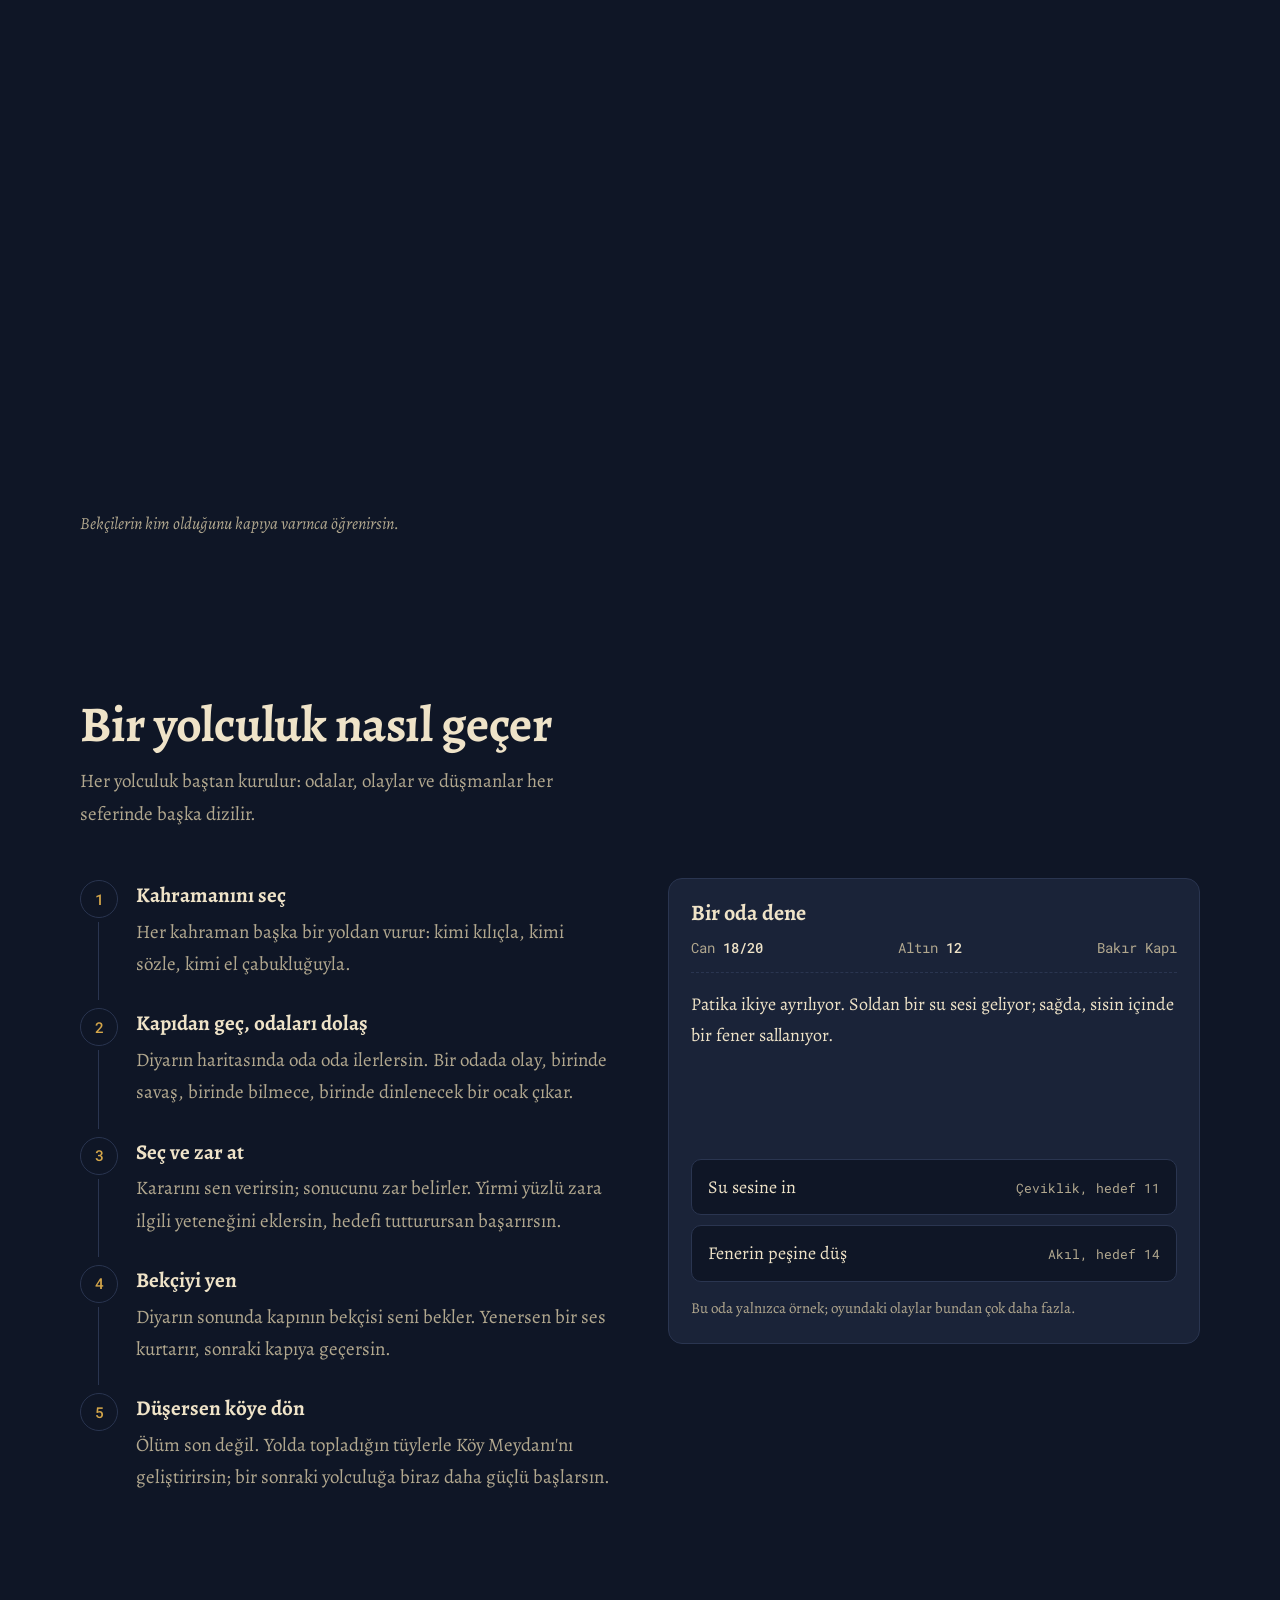
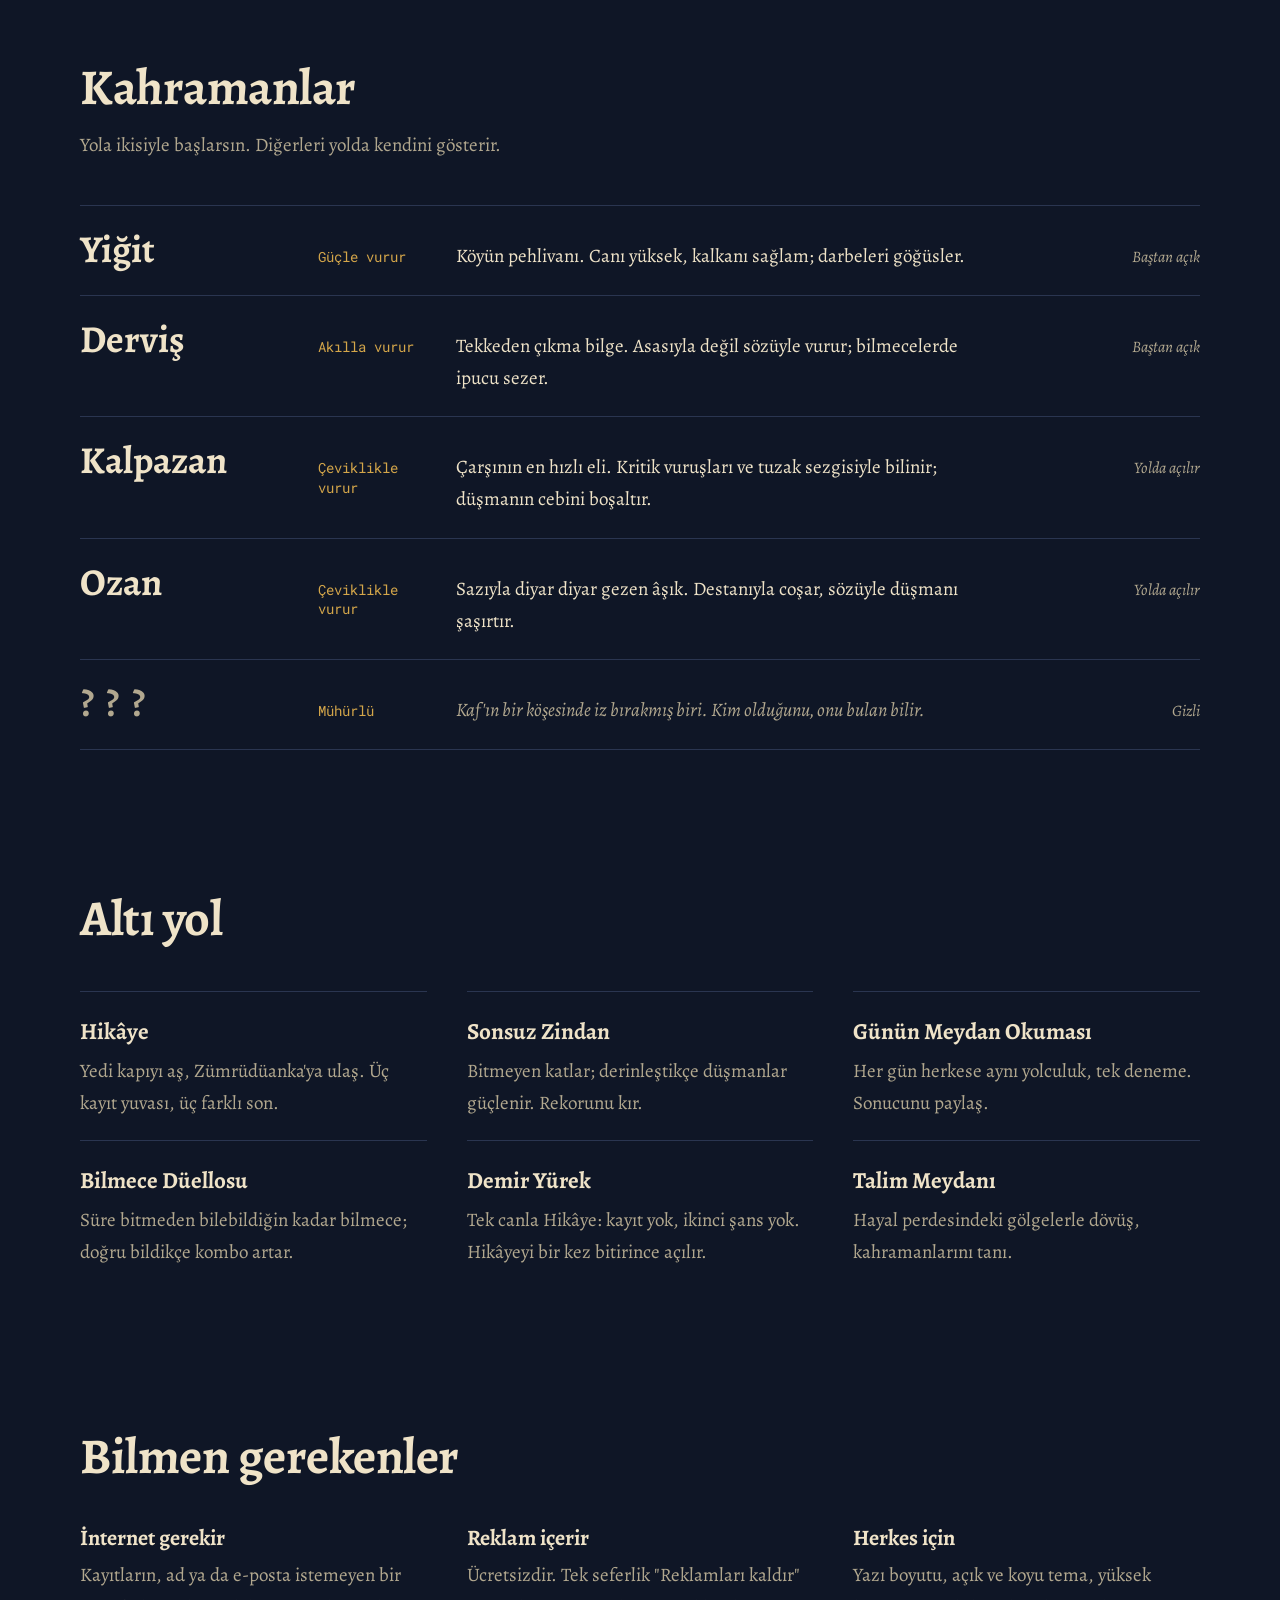
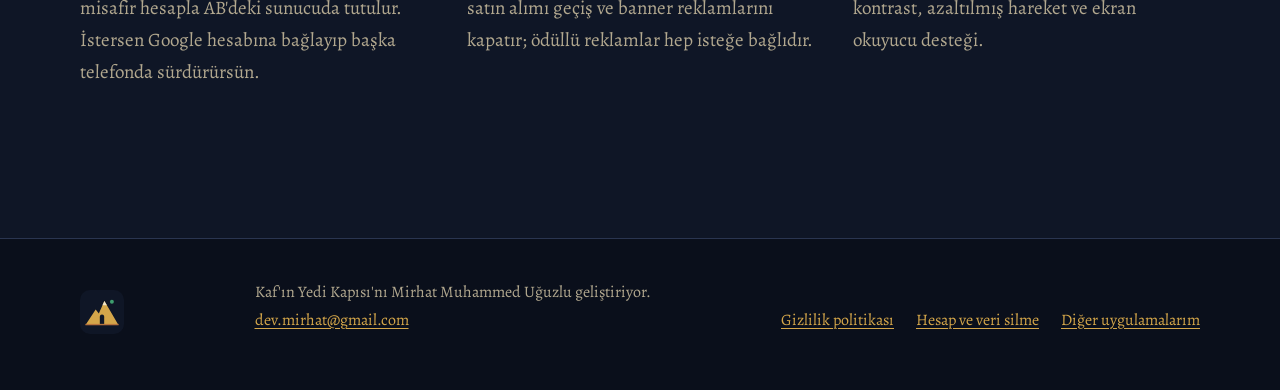
==== commit 985ec90c: "Kaf sitesi: uygulamanın logosu başlıkta, altta ve sekme simgesinde logo.svg uygulama simgesinin (too" ====
--- a/kaf/index.html
+++ b/kaf/index.html
@@ -9,6 +9,10 @@
   <meta property="og:title" content="Kaf'ın Yedi Kapısı">
   <meta property="og:description" content="Anadolu masallarından, tamamen Türkçe bir metin macerası.">
   <meta property="og:type" content="website">
+  <link rel="icon" href="logo.svg" type="image/svg+xml">
+  <link rel="icon" href="favicon.png" sizes="32x32" type="image/png">
+  <link rel="apple-touch-icon" href="simge-192.png">
+  <meta property="og:image" content="https://mirhatuguzlu.github.io/kaf/simge-512.png">
   <link rel="preconnect" href="https://fonts.googleapis.com">
   <link rel="preconnect" href="https://fonts.gstatic.com" crossorigin>
   <link rel="stylesheet" href="https://fonts.googleapis.com/css2?family=Alegreya:ital,wght@0,400;0,600;0,700;1,400&family=Roboto+Mono:wght@400;500&display=swap">
@@ -18,9 +22,7 @@
 <body>
 <a class="atla" href="#icerik">İçeriğe geç</a>
 <header class="ust">
-  <a class="marka" href="./" aria-label="Kaf'ın Yedi Kapısı, ana sayfa"><pre aria-hidden="true">   /\
-  /  \
- /_/\_\</pre>Kaf'ın Yedi Kapısı</a>
+  <a class="marka" href="./" aria-label="Kaf'ın Yedi Kapısı, ana sayfa"><img src="logo.svg" width="30" height="30" alt="">Kaf'ın Yedi Kapısı</a>
   <nav aria-label="Site">
     <a href="./" aria-current="page">Oyun</a>
     <a href="gizlilik.html">Gizlilik</a>
@@ -208,6 +210,7 @@
 
 <footer class="alt-bilgi">
   <div class="sutun">
+    <img class="alt-logo" src="logo.svg" width="44" height="44" alt="">
     <div>
       <p>Kaf'ın Yedi Kapısı'nı Mirhat Muhammed Uğuzlu geliştiriyor.</p>
       <p><a href="mailto:dev.mirhat@gmail.com">dev.mirhat@gmail.com</a></p>
--- a/kaf/stil.css
+++ b/kaf/stil.css
@@ -41,7 +41,7 @@
   font-size: 16px;
 }
 .marka { display: flex; align-items: center; gap: 10px; color: var(--parsomen); text-decoration: none; font-weight: 700; }
-.marka pre { font-size: 7px; line-height: 1.05; color: var(--altin); }
+.marka img { display: block; border-radius: 7px; }
 .ust nav { display: flex; gap: 4px 20px; flex-wrap: wrap; }
 .ust nav a { color: var(--soluk); text-decoration: none; padding: 4px 0; }
 .ust nav a:hover, .ust nav a[aria-current="page"] { color: var(--parsomen); }
@@ -180,6 +180,7 @@
 .alt-bilgi .sutun { display: flex; justify-content: space-between; gap: 24px; flex-wrap: wrap; align-items: end; }
 .alt-bilgi nav { display: flex; gap: 8px 22px; flex-wrap: wrap; }
 .alt-bilgi p { margin: 0; }
+.alt-logo { border-radius: 10px; }
 
 /* Yasal sayfalar */
 .yasal { padding: 56px 0 0; }
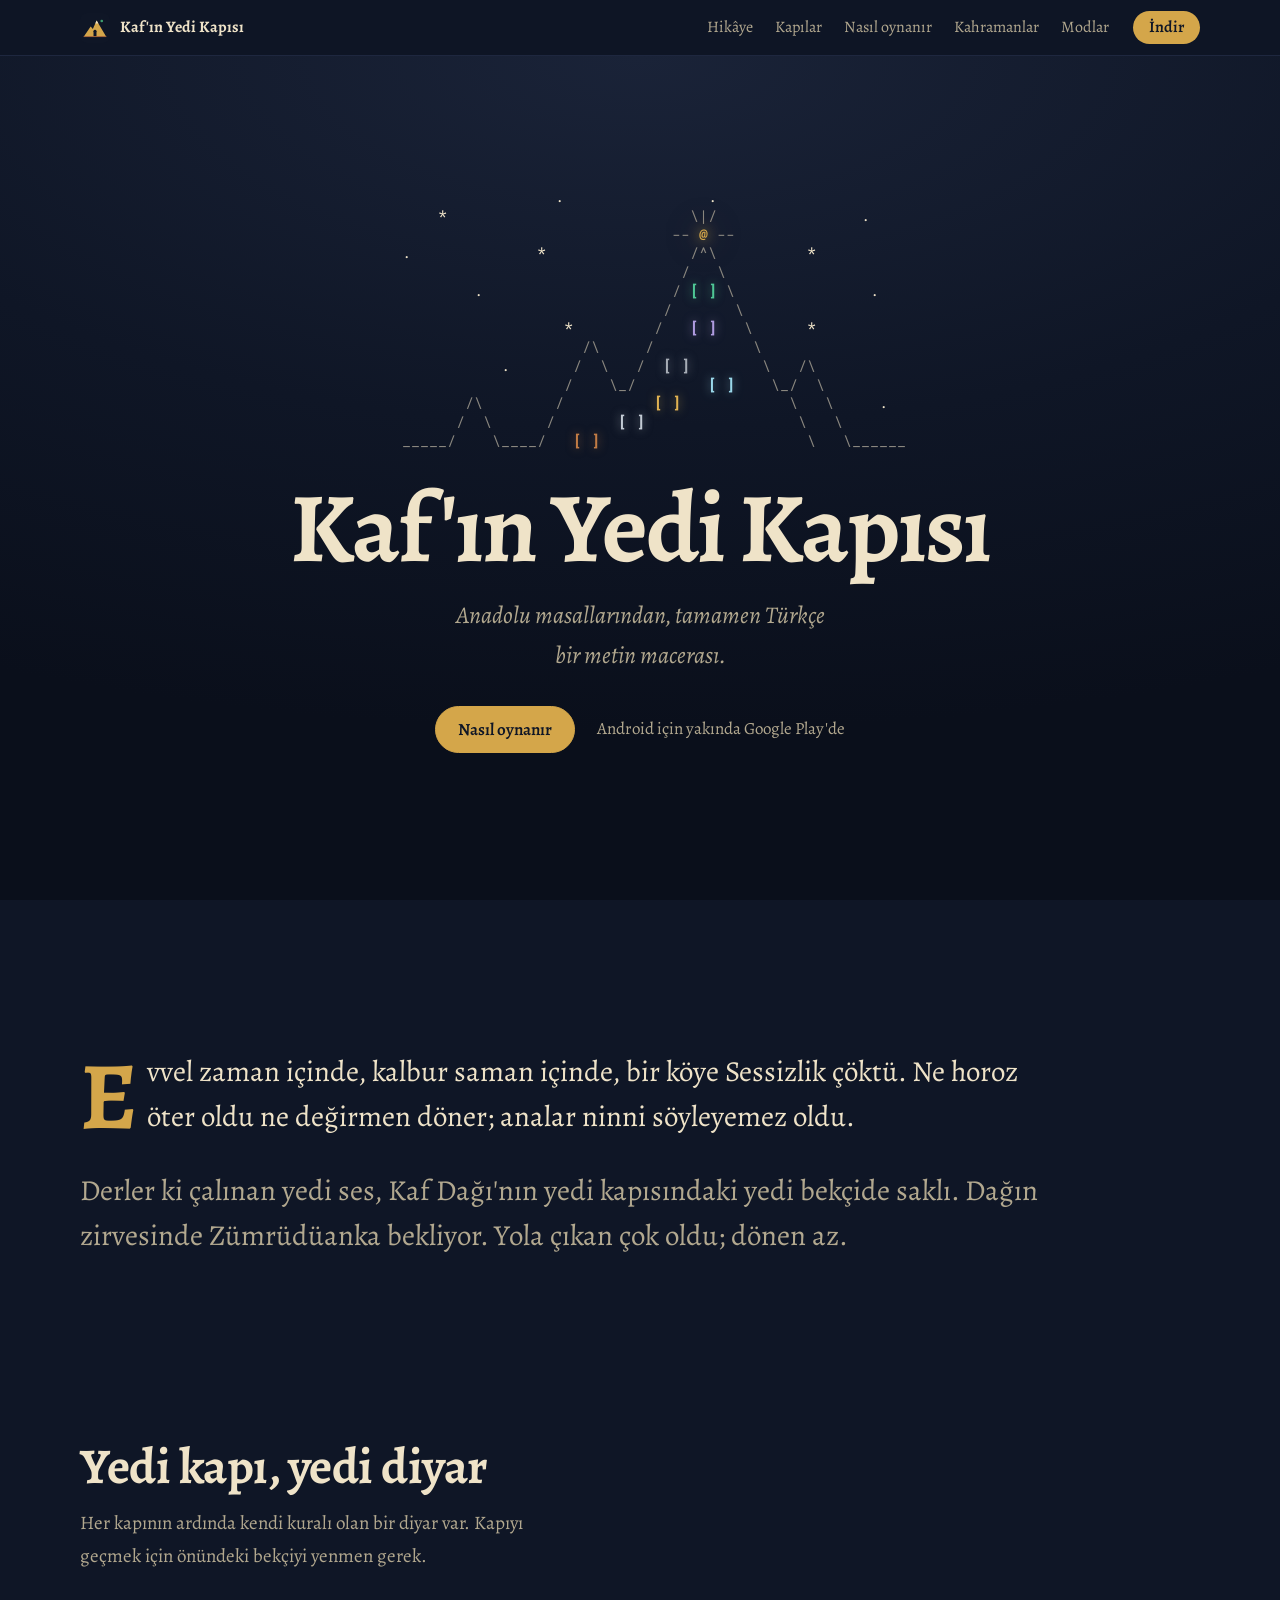
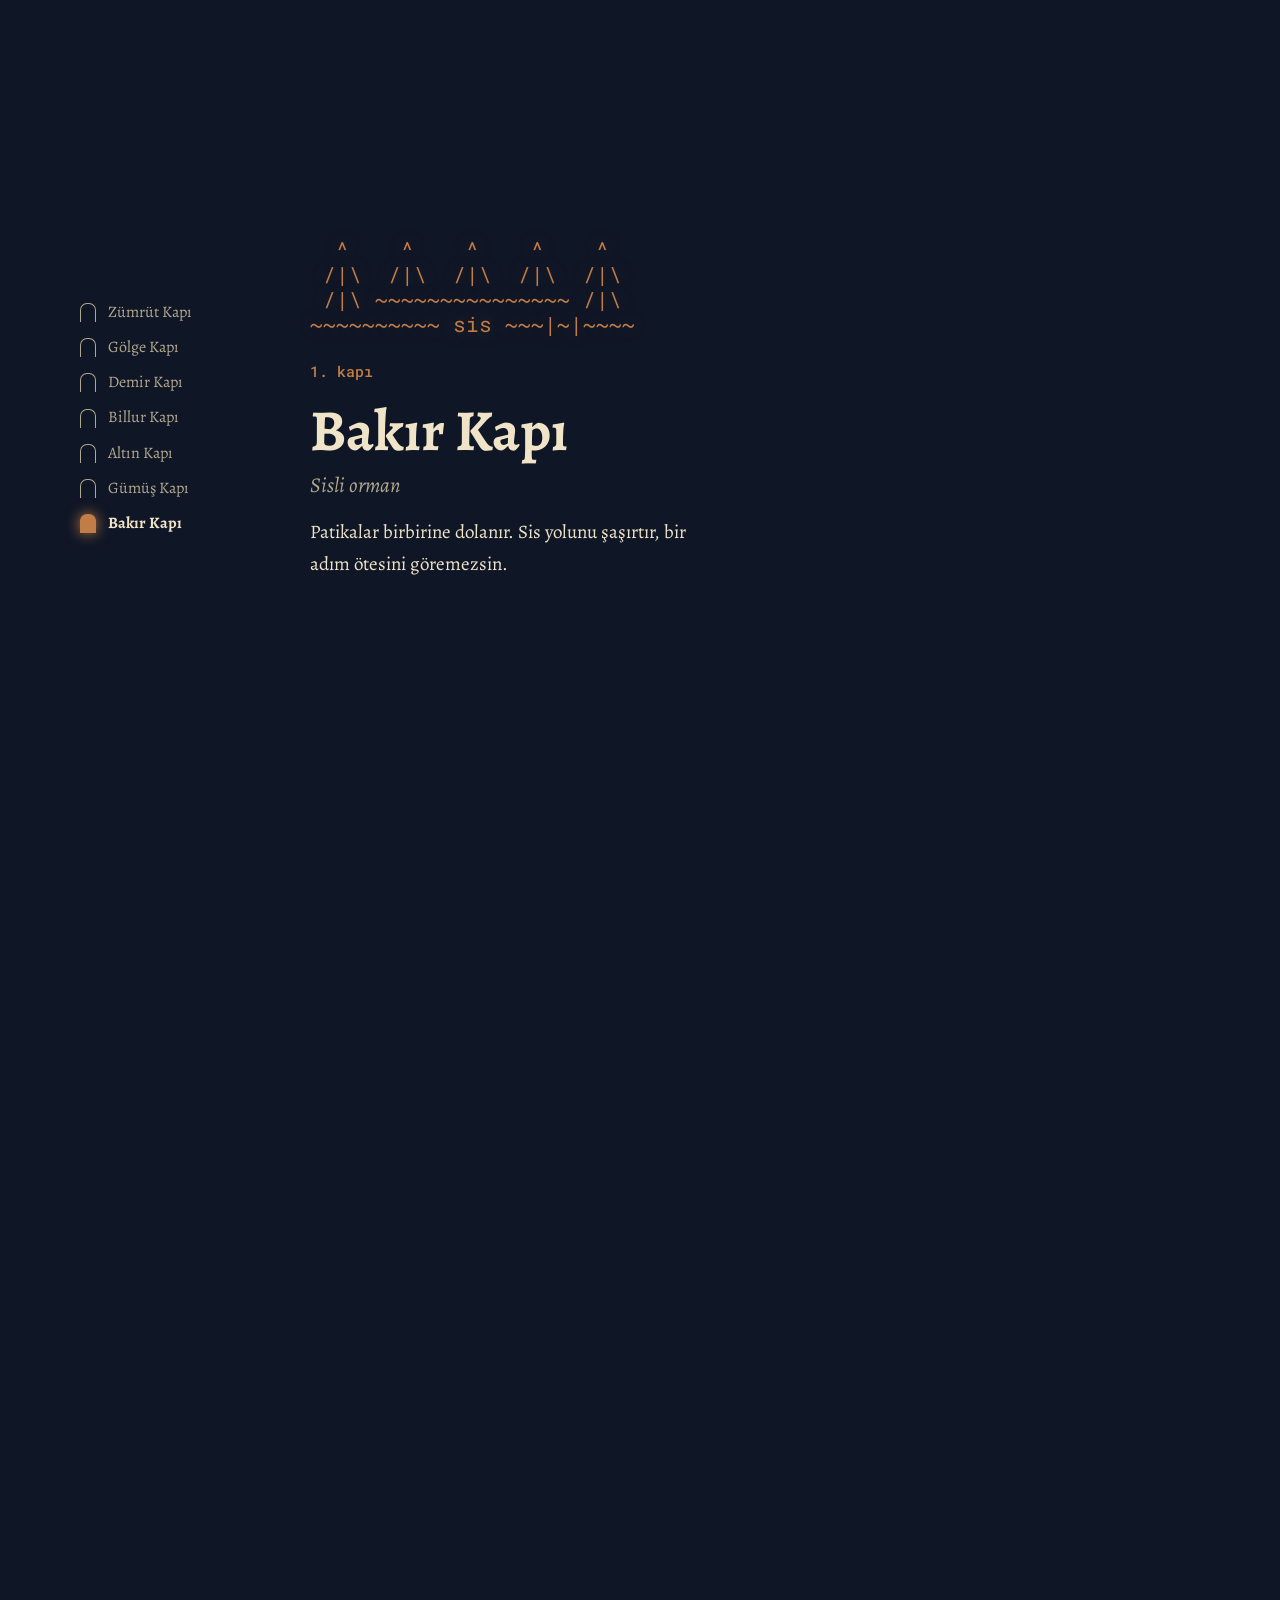
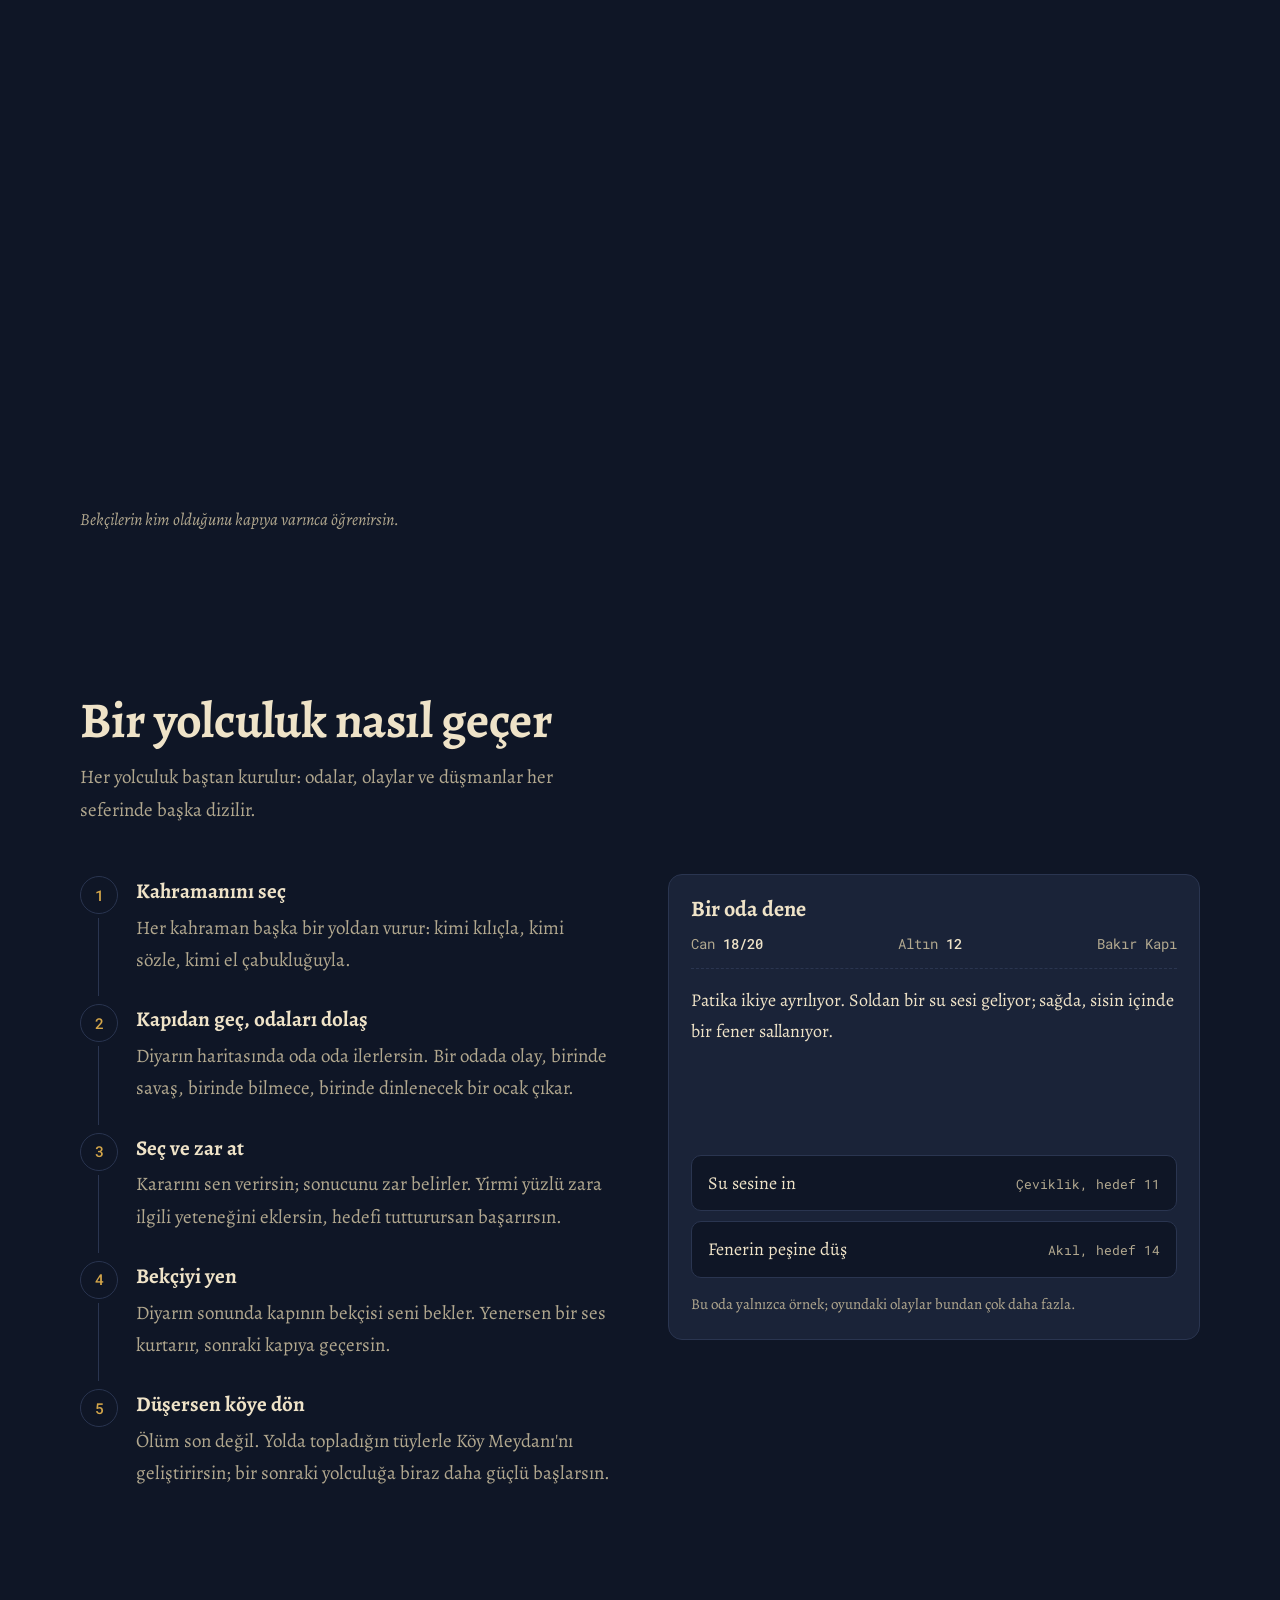
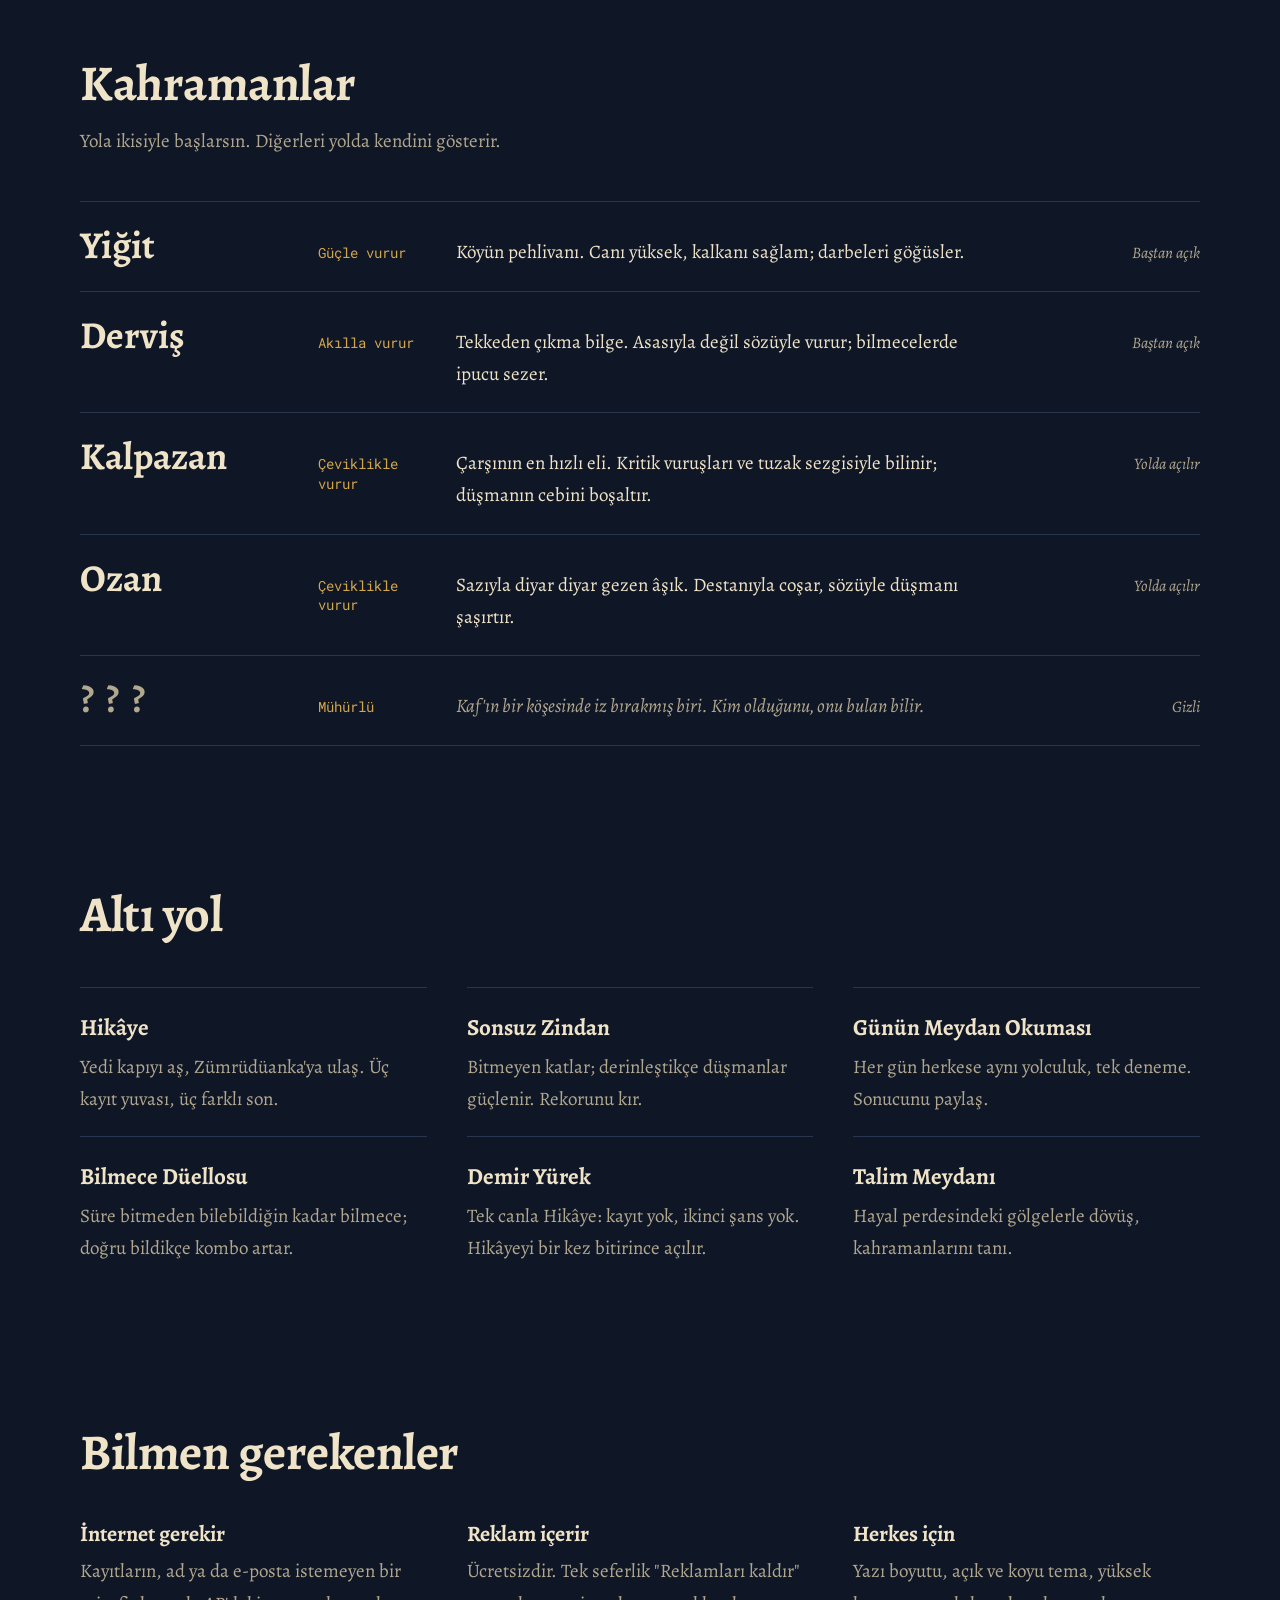
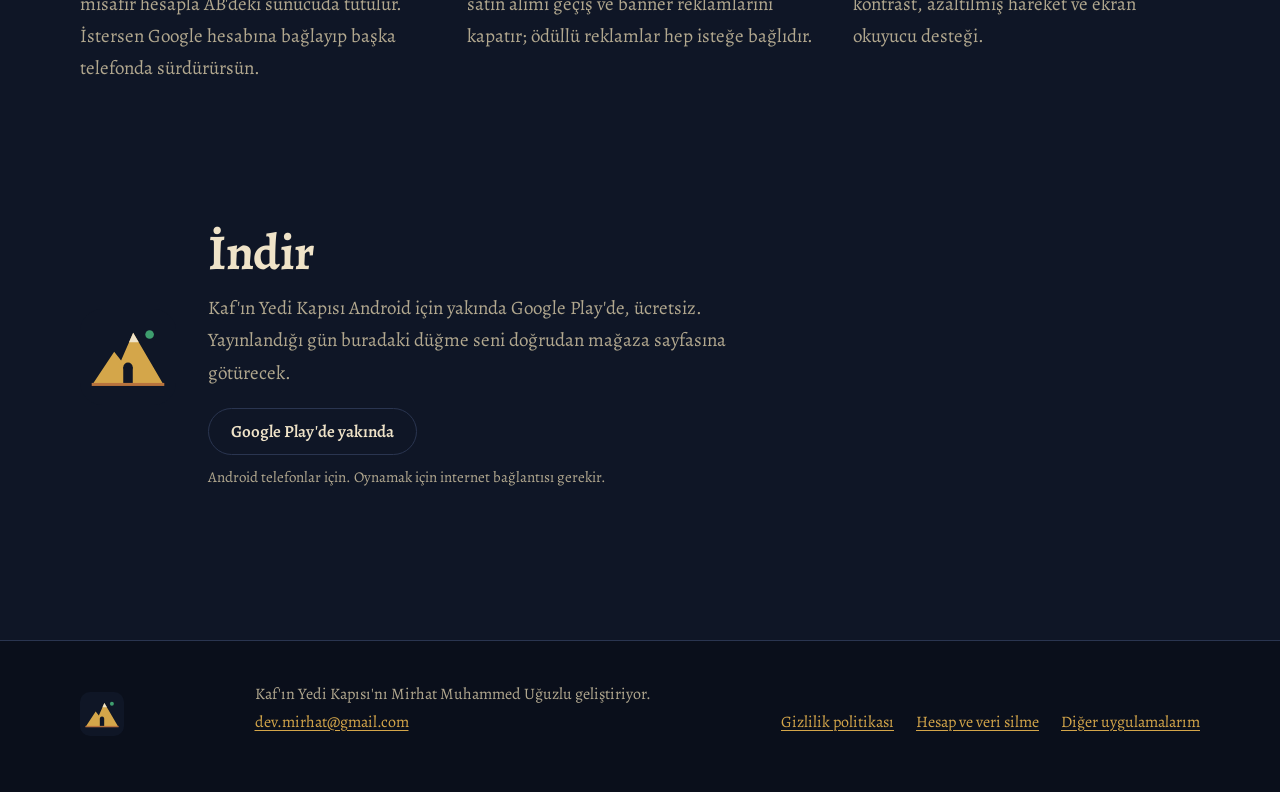
==== commit 851edfab: "Kaf sitesi: bölüm menüsü, İndir, mobilde tek satır başlık Üst menüde Hikâye, Kapılar, Nasıl oynanır," ====
--- a/kaf/index.html
+++ b/kaf/index.html
@@ -23,11 +23,15 @@
 <a class="atla" href="#icerik">İçeriğe geç</a>
 <header class="ust">
   <a class="marka" href="./" aria-label="Kaf'ın Yedi Kapısı, ana sayfa"><img src="logo.svg" width="30" height="30" alt="">Kaf'ın Yedi Kapısı</a>
-  <nav aria-label="Site">
-    <a href="./" aria-current="page">Oyun</a>
-    <a href="gizlilik.html">Gizlilik</a>
-    <a href="hesap-silme.html">Hesap silme</a>
+  <button class="menu-dugme" type="button" aria-expanded="false" aria-controls="menu">Menü</button>
+  <nav id="menu" aria-label="Sayfa">
+    <a href="#hikaye">Hikâye</a>
+    <a href="#kapilar">Kapılar</a>
+    <a href="#yolculuk">Nasıl oynanır</a>
+    <a href="#kahramanlar">Kahramanlar</a>
+    <a href="#modlar">Modlar</a>
   </nav>
+  <a class="indir" href="#indir">İndir</a>
 </header>
 
 <main id="icerik">
@@ -53,19 +57,19 @@
       <p class="alt">Anadolu masallarından, tamamen Türkçe bir metin macerası.</p>
       <div class="eylem">
         <a class="dugme" href="#yolculuk">Nasıl oynanır</a>
-        <span class="yakinda">Android için yakında Google Play'de</span>
-      </div>
-    </div>
-  </section>
-
-  <section class="masal sutun" aria-label="Hikâye">
+        <a class="yakinda" href="#indir">Android için yakında Google Play'de</a>
+      </div>
+    </div>
+  </section>
+
+  <section class="masal sutun" id="hikaye" aria-label="Hikâye">
     <p>Evvel zaman içinde, kalbur saman içinde, bir köye Sessizlik çöktü. Ne horoz öter oldu ne değirmen döner;
     analar ninni söyleyemez oldu.</p>
     <p class="soluk">Derler ki çalınan yedi ses, Kaf Dağı'nın yedi kapısındaki yedi bekçide saklı. Dağın zirvesinde
     Zümrüdüanka bekliyor. Yola çıkan çok oldu; dönen az.</p>
   </section>
 
-  <section class="sutun kapilar-bas" aria-labelledby="kapilar-baslik">
+  <section class="sutun kapilar-bas" id="kapilar" aria-labelledby="kapilar-baslik">
     <h2 id="kapilar-baslik">Yedi kapı, yedi diyar</h2>
     <p>Her kapının ardında kendi kuralı olan bir diyar var. Kapıyı geçmek için önündeki bekçiyi yenmen gerek.</p>
   </section>
@@ -163,7 +167,7 @@
     </div>
   </section>
 
-  <section class="bolum" aria-labelledby="kahraman-baslik">
+  <section class="bolum" id="kahramanlar" aria-labelledby="kahraman-baslik">
     <div class="sutun">
       <h2 id="kahraman-baslik">Kahramanlar</h2>
       <p class="giris">Yola ikisiyle başlarsın. Diğerleri yolda kendini gösterir.</p>
@@ -182,7 +186,7 @@
     </div>
   </section>
 
-  <section class="bolum" aria-labelledby="mod-baslik">
+  <section class="bolum" id="modlar" aria-labelledby="mod-baslik">
     <div class="sutun">
       <h2 id="mod-baslik">Altı yol</h2>
       <dl class="modlar">
@@ -203,6 +207,18 @@
         <div><h3>İnternet gerekir</h3><p>Kayıtların, ad ya da e-posta istemeyen bir misafir hesapla AB'deki sunucuda tutulur. İstersen Google hesabına bağlayıp başka telefonda sürdürürsün.</p></div>
         <div><h3>Reklam içerir</h3><p>Ücretsizdir. Tek seferlik "Reklamları kaldır" satın alımı geçiş ve banner reklamlarını kapatır; ödüllü reklamlar hep isteğe bağlıdır.</p></div>
         <div><h3>Herkes için</h3><p>Yazı boyutu, açık ve koyu tema, yüksek kontrast, azaltılmış hareket ve ekran okuyucu desteği.</p></div>
+      </div>
+    </div>
+  </section>
+  <section class="bolum" id="indir" aria-labelledby="indir-baslik">
+    <div class="sutun indir-kutu">
+      <img src="logo.svg" width="96" height="96" alt="">
+      <div>
+        <h2 id="indir-baslik">İndir</h2>
+        <p>Kaf'ın Yedi Kapısı Android için yakında Google Play'de, ücretsiz. Yayınlandığı gün buradaki düğme seni
+        doğrudan mağaza sayfasına götürecek.</p>
+        <span class="dugme pasif" aria-disabled="true">Google Play'de yakında</span>
+        <p class="kucuk-not">Android telefonlar için. Oynamak için internet bağlantısı gerekir.</p>
       </div>
     </div>
   </section>
--- a/kaf/stil.css
+++ b/kaf/stil.css
@@ -33,7 +33,7 @@
 /* Üst şerit */
 .ust {
   position: sticky; top: 0; z-index: 10;
-  display: flex; align-items: center; justify-content: space-between; gap: 6px 24px; flex-wrap: wrap;
+  display: flex; align-items: center; gap: 12px 24px;
   padding: 10px max(16px, calc((100vw - 1120px) / 2));
   background: color-mix(in srgb, var(--murekkep) 90%, transparent);
   backdrop-filter: blur(8px);
@@ -42,10 +42,13 @@
 }
 .marka { display: flex; align-items: center; gap: 10px; color: var(--parsomen); text-decoration: none; font-weight: 700; }
 .marka img { display: block; border-radius: 7px; }
-.ust nav { display: flex; gap: 4px 20px; flex-wrap: wrap; }
+.ust nav { display: flex; gap: 4px 22px; margin-left: auto; }
 .ust nav a { color: var(--soluk); text-decoration: none; padding: 4px 0; }
-.ust nav a:hover, .ust nav a[aria-current="page"] { color: var(--parsomen); }
-.ust nav a[aria-current="page"] { box-shadow: inset 0 -1px var(--altin); }
+.ust nav a:hover { color: var(--parsomen); }
+.indir { font-weight: 600; color: var(--murekkep); background: var(--altin); text-decoration: none; padding: 7px 16px; border-radius: 999px; line-height: 1.2; }
+.indir:hover { background: color-mix(in srgb, var(--altin) 85%, white); }
+.menu-dugme { display: none; }
+[id] { scroll-margin-top: calc(var(--ust-h, 53px) + 8px); }
 
 /* Ortak sütunlar */
 .sutun { width: min(1120px, 100% - 32px); margin-inline: auto; }
@@ -57,7 +60,7 @@
 /* Açılış: Kaf Dağı ASCII ile kendini çizer */
 .acilis {
   position: relative; overflow: hidden;
-  min-height: calc(100svh - 52px);
+  min-height: calc(100svh - var(--ust-h, 53px));
   display: grid; place-items: center; text-align: center;
   padding: 40px 16px 56px;
   background: radial-gradient(120% 80% at 50% 0%, var(--murekkep-2) 0%, var(--murekkep) 55%, var(--murekkep-3) 100%);
@@ -110,7 +113,7 @@
 .merdiven { display: none; }
 
 .js .kapilar { height: calc(7 * 70svh + 100svh); margin-top: 24px; }
-.js .kapilar .sahne { position: sticky; top: 52px; height: calc(100svh - 52px); display: grid; grid-template-columns: 190px minmax(0, 1fr); align-items: center; gap: 40px; }
+.js .kapilar .sahne { position: sticky; top: var(--ust-h, 53px); height: calc(100svh - var(--ust-h, 53px)); display: grid; grid-template-columns: 190px minmax(0, 1fr); align-items: center; gap: 40px; }
 .js .kapilar ol.liste { position: relative; height: 100%; margin: 0; }
 .js .kapi { position: absolute; inset: 0; border: 0; padding: 0; grid-template-columns: 1fr; align-content: center; justify-items: start;
   opacity: 0; visibility: hidden; transition: opacity .15s ease, visibility 0s .15s; }
@@ -175,6 +178,14 @@
 .bilgi h3 { font-size: 22px; margin-bottom: 8px; }
 .bilgi p { color: var(--soluk); margin: 0; }
 
+/* İndir */
+.indir-kutu { display: flex; gap: 32px; align-items: center; }
+.indir-kutu img { border-radius: 22px; flex: none; }
+.indir-kutu p { color: var(--soluk); max-width: 52ch; margin-top: 10px; }
+.dugme.pasif { cursor: default; background: transparent; color: var(--parsomen); border-color: var(--cizgi); }
+.kucuk-not { font-size: 15px; margin: 14px 0 0; }
+.yakinda { text-decoration: none; }
+
 /* Alt bilgi */
 .alt-bilgi { margin-top: clamp(90px, 12vw, 150px); border-top: 1px solid var(--cizgi); padding: 40px 0 56px; font-size: 16px; color: var(--soluk); background: var(--murekkep-3); }
 .alt-bilgi .sutun { display: flex; justify-content: space-between; gap: 24px; flex-wrap: wrap; align-items: end; }
@@ -229,6 +240,20 @@
   .merdiven button { font-size: 0; gap: 0; padding: 6px; }
   .merdiven button::before { width: 22px; height: 28px; border-radius: 11px 11px 0 0; }
 }
+@media (max-width: 760px) {
+  .ust { position: sticky; }
+  .marka { margin-right: auto; }
+  .menu-dugme { display: block; font: 600 16px/1.2 var(--serif); color: var(--parsomen); background: none; border: 1px solid var(--cizgi); border-radius: 999px; padding: 6px 14px; cursor: pointer; order: 3; }
+  .menu-dugme[aria-expanded="true"] { border-color: var(--altin); }
+  .ust nav { display: none; position: absolute; top: 100%; left: 0; right: 0; flex-direction: column; gap: 0; padding: 6px 16px 14px; background: var(--murekkep); border-bottom: 1px solid var(--cizgi); }
+  .ust nav.acik { display: flex; }
+  .ust nav a { padding: 12px 0; border-bottom: 1px solid color-mix(in srgb, var(--cizgi) 50%, transparent); }
+  .indir-kutu { flex-direction: column; align-items: flex-start; gap: 18px; }
+}
+@media (max-width: 400px) {
+  .marka { font-size: 15px; }
+  .indir { padding: 6px 12px; }
+}
 @media (max-width: 640px) {
   body { font-size: 18px; }
   .kapi { grid-template-columns: 1fr; }
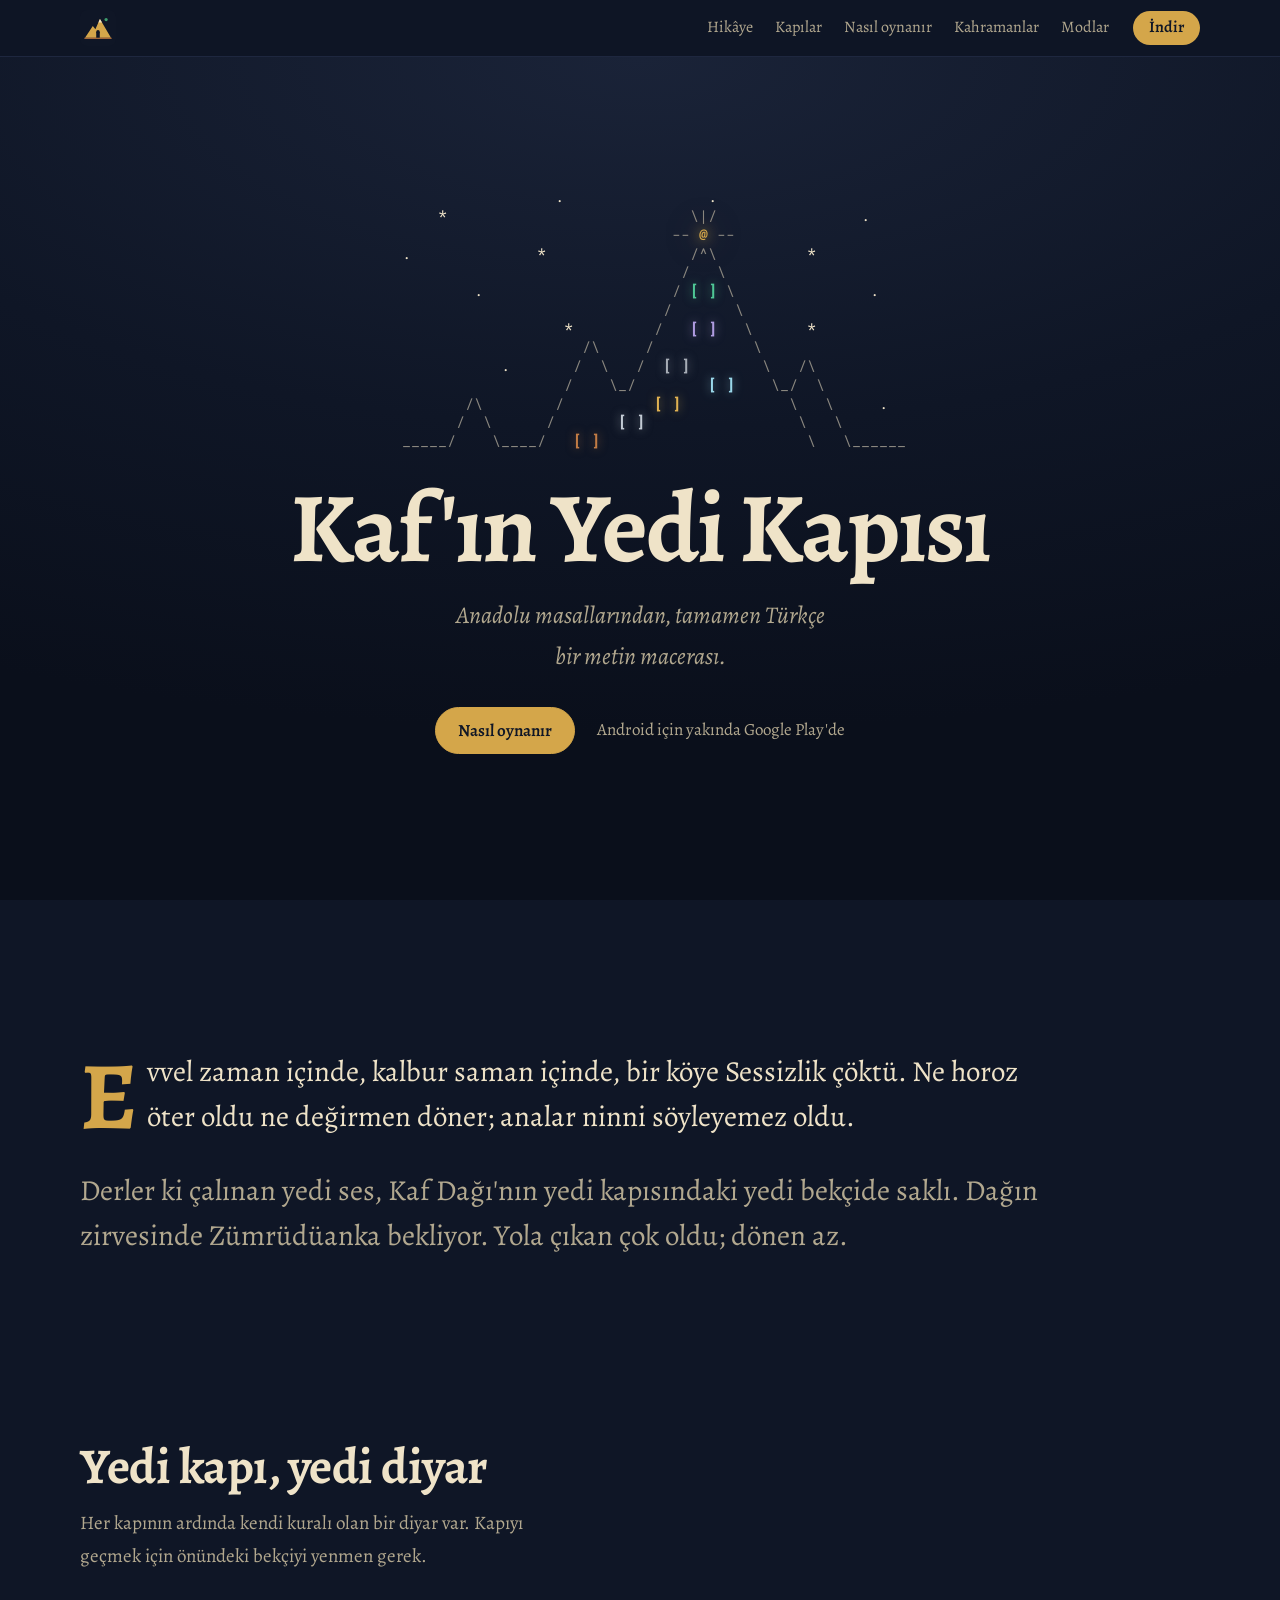
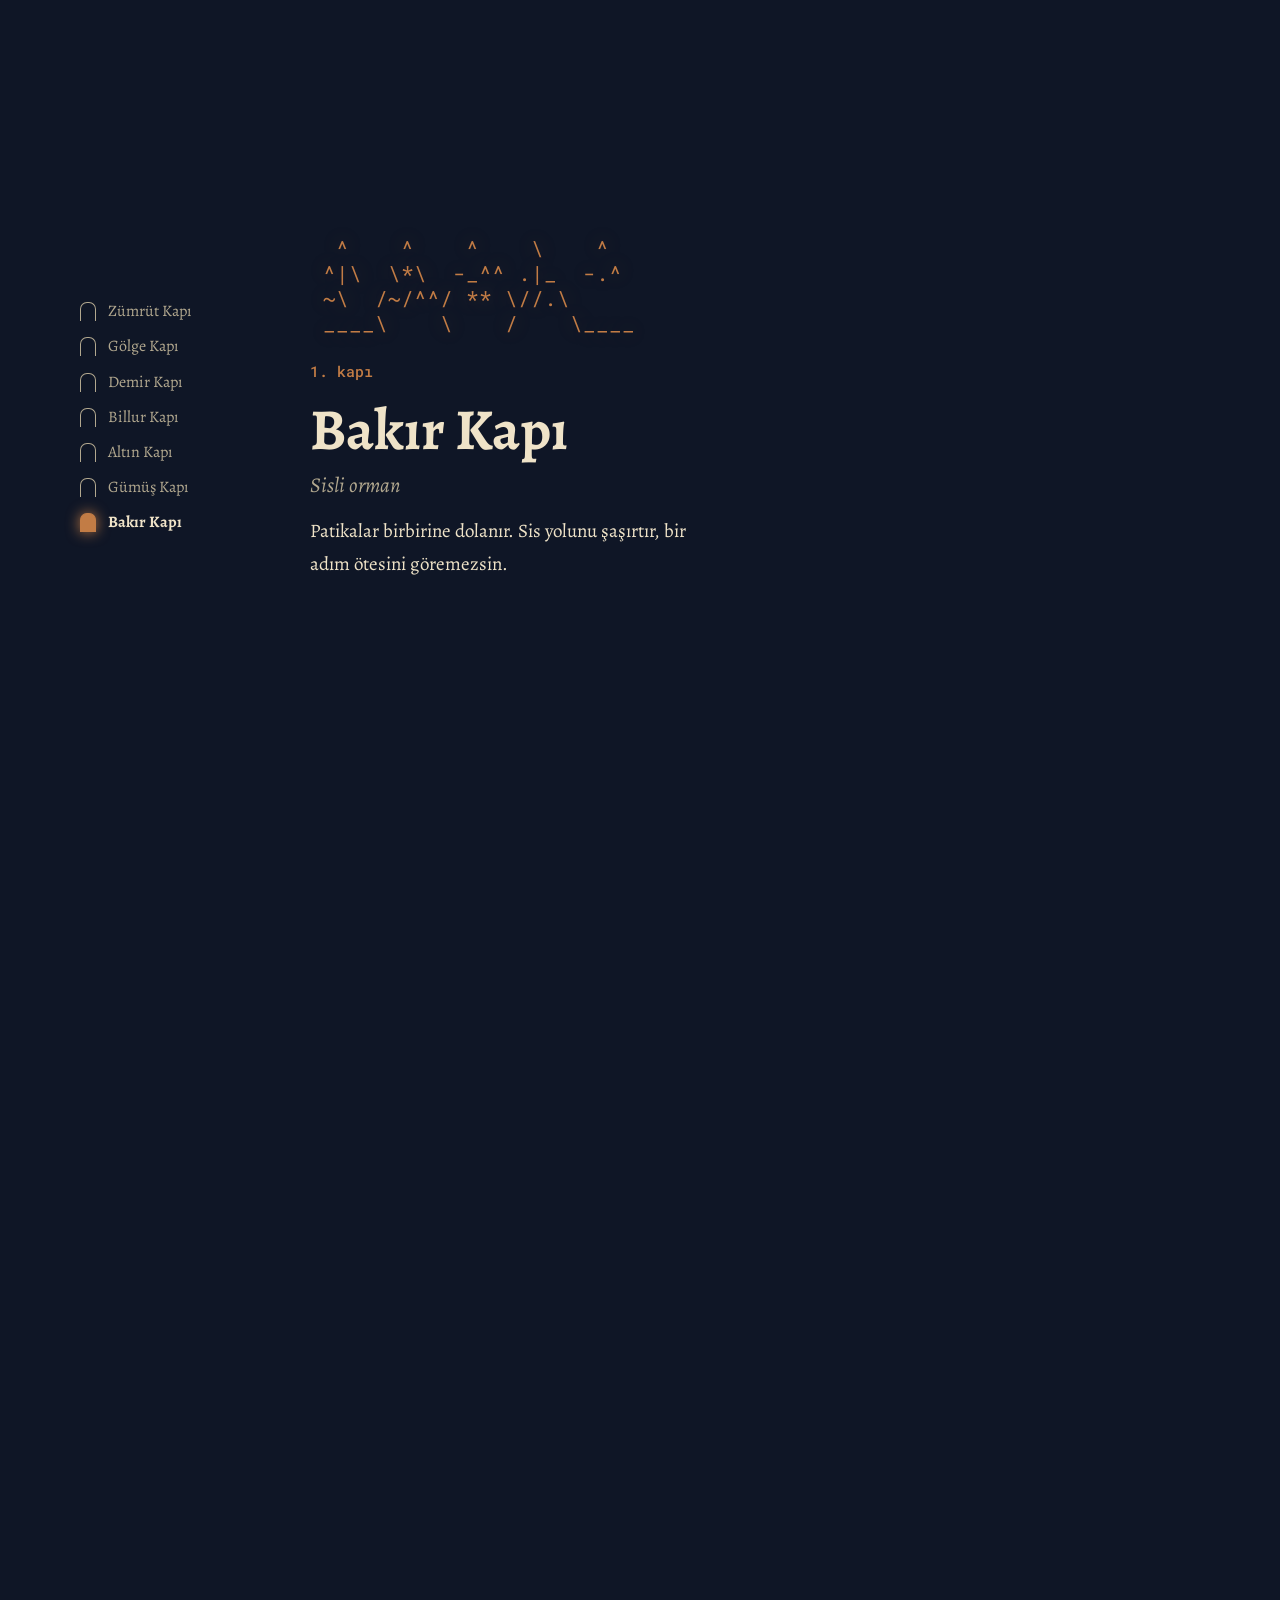
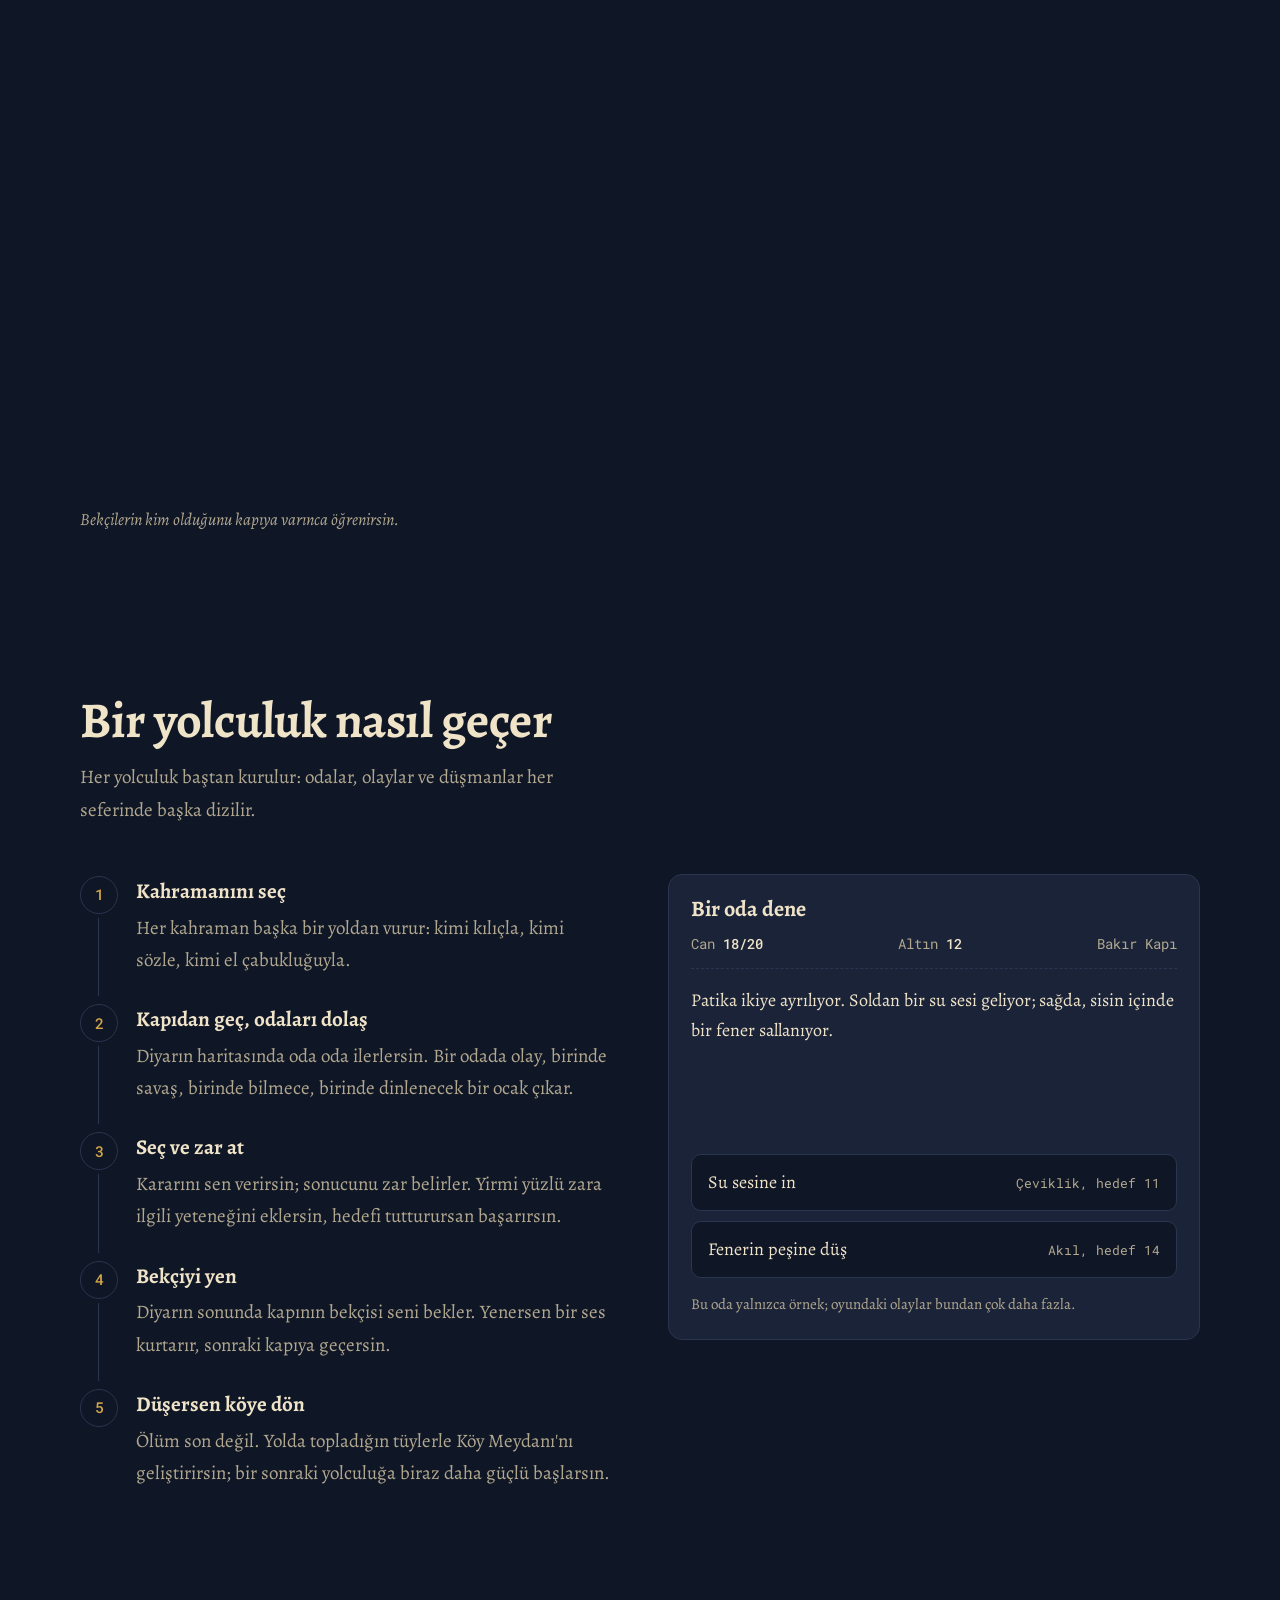
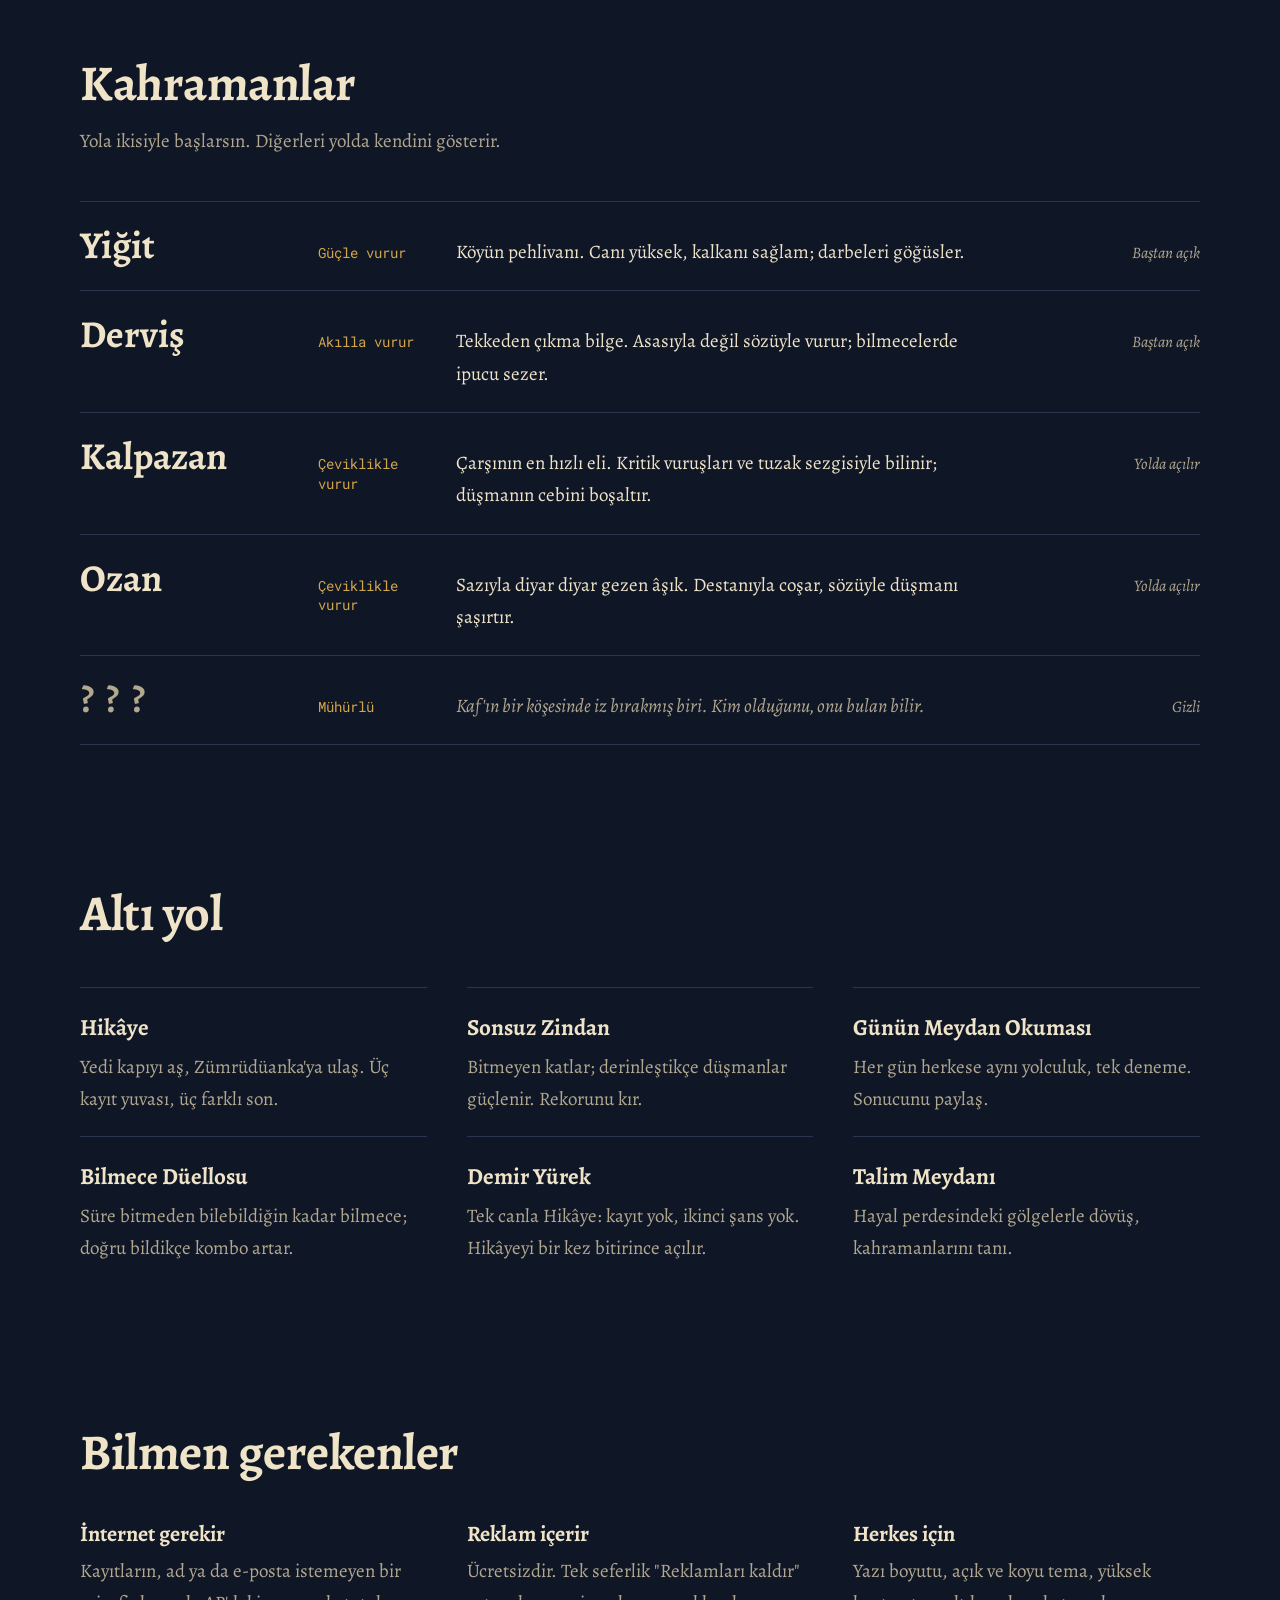
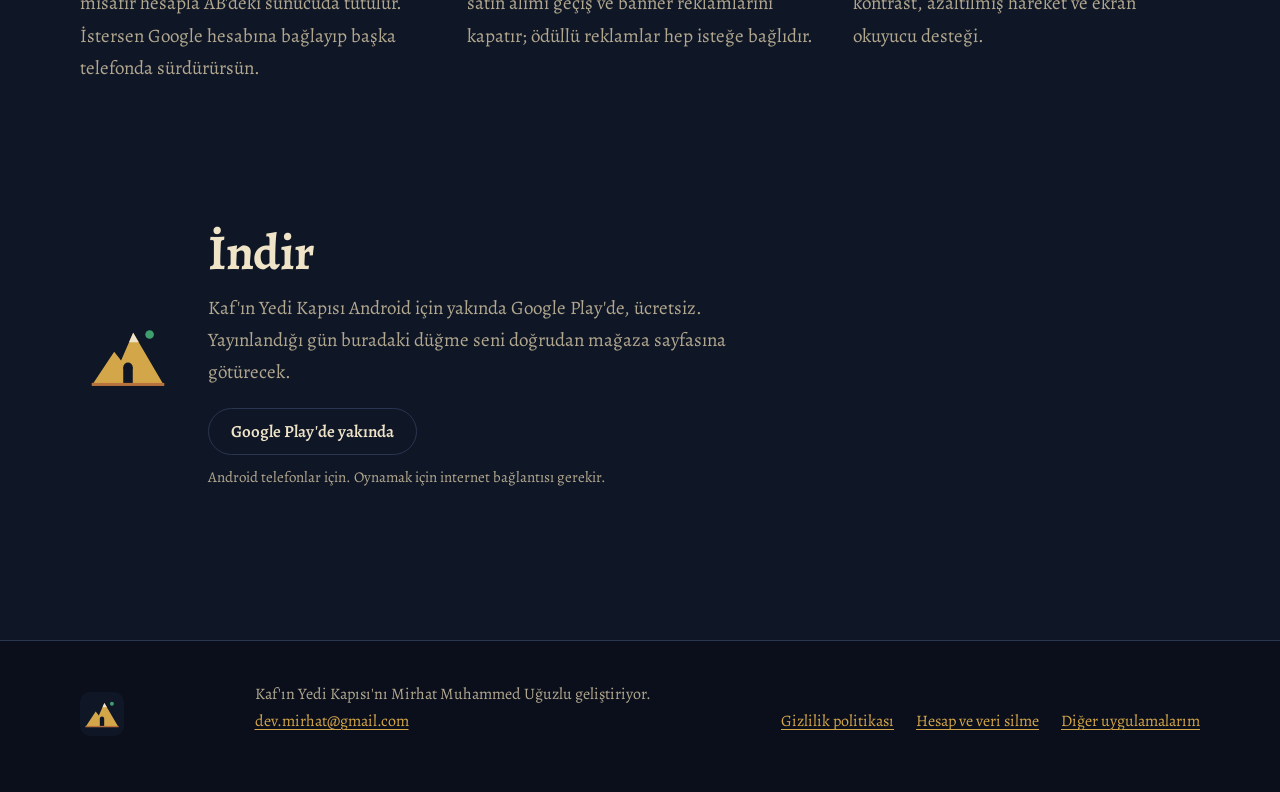
==== commit 7414e9aa: "Kaf sitesi: basılı tut-sürükle-bırak bölüm menüsü, başlıkta yalnız logo Dar ekranda "Bölümler"e bası" ====
--- a/kaf/index.html
+++ b/kaf/index.html
@@ -22,9 +22,10 @@
 <body>
 <a class="atla" href="#icerik">İçeriğe geç</a>
 <header class="ust">
-  <a class="marka" href="./" aria-label="Kaf'ın Yedi Kapısı, ana sayfa"><img src="logo.svg" width="30" height="30" alt="">Kaf'ın Yedi Kapısı</a>
-  <button class="menu-dugme" type="button" aria-expanded="false" aria-controls="menu">Menü</button>
+  <a class="marka" href="./" aria-label="Kaf'ın Yedi Kapısı, ana sayfa"><img src="logo.svg" width="36" height="36" alt=""></a>
+  <button class="menu-dugme" type="button" aria-expanded="false" aria-controls="menu" aria-haspopup="true">Bölümler</button>
   <nav id="menu" aria-label="Sayfa">
+    <p class="ipucu" aria-hidden="true">Basılı tut, sürükle, bırak</p>
     <a href="#hikaye">Hikâye</a>
     <a href="#kapilar">Kapılar</a>
     <a href="#yolculuk">Nasıl oynanır</a>
--- a/kaf/stil.css
+++ b/kaf/stil.css
@@ -47,7 +47,7 @@
 .ust nav a:hover { color: var(--parsomen); }
 .indir { font-weight: 600; color: var(--murekkep); background: var(--altin); text-decoration: none; padding: 7px 16px; border-radius: 999px; line-height: 1.2; }
 .indir:hover { background: color-mix(in srgb, var(--altin) 85%, white); }
-.menu-dugme { display: none; }
+.menu-dugme, .ipucu, .perde { display: none; }
 [id] { scroll-margin-top: calc(var(--ust-h, 53px) + 8px); }
 
 /* Ortak sütunlar */
@@ -241,18 +241,40 @@
   .merdiven button::before { width: 22px; height: 28px; border-radius: 11px 11px 0 0; }
 }
 @media (max-width: 760px) {
-  .ust { position: sticky; }
   .marka { margin-right: auto; }
-  .menu-dugme { display: block; font: 600 16px/1.2 var(--serif); color: var(--parsomen); background: none; border: 1px solid var(--cizgi); border-radius: 999px; padding: 6px 14px; cursor: pointer; order: 3; }
-  .menu-dugme[aria-expanded="true"] { border-color: var(--altin); }
-  .ust nav { display: none; position: absolute; top: 100%; left: 0; right: 0; flex-direction: column; gap: 0; padding: 6px 16px 14px; background: var(--murekkep); border-bottom: 1px solid var(--cizgi); }
-  .ust nav.acik { display: flex; }
-  .ust nav a { padding: 12px 0; border-bottom: 1px solid color-mix(in srgb, var(--cizgi) 50%, transparent); }
   .indir-kutu { flex-direction: column; align-items: flex-start; gap: 18px; }
-}
-@media (max-width: 400px) {
-  .marka { font-size: 15px; }
-  .indir { padding: 6px 12px; }
+
+  /* Bölümler: bas, açılsın; parmağı bir bölümün üstüne sürükleyip bırak, oraya atlasın. Dokunup seçmek de olur. */
+  .menu-dugme {
+    display: block; order: 3; cursor: pointer;
+    font: 600 16px/1.2 var(--serif); color: var(--parsomen);
+    background: none; border: 1px solid var(--cizgi); border-radius: 999px; padding: 8px 16px;
+    touch-action: none; user-select: none; -webkit-user-select: none; -webkit-touch-callout: none;
+    transition: transform .15s ease, border-color .15s ease, background .15s ease;
+  }
+  .menu-dugme[aria-expanded="true"] { border-color: var(--altin); background: var(--murekkep-2); transform: scale(.94); }
+  .ust nav {
+    position: fixed; top: calc(var(--ust-h, 57px) + 8px); right: 16px; margin: 0;
+    width: min(260px, calc(100vw - 32px));
+    display: flex; flex-direction: column; gap: 2px; padding: 8px;
+    background: var(--murekkep-2); border: 1px solid var(--cizgi); border-radius: 20px;
+    box-shadow: 0 24px 60px -12px rgba(0, 0, 0, .7);
+    transform-origin: calc(100% - 40px) -12px;
+    opacity: 0; visibility: hidden; transform: scale(.6) translateY(-10px);
+    transition: opacity .16s ease, transform .2s ease, visibility 0s .2s;
+  }
+  .ust nav.acik { opacity: 1; visibility: visible; transform: none; transition: opacity .16s ease, transform .32s cubic-bezier(.2, 1.3, .4, 1); }
+  .ust nav a {
+    padding: 13px 16px; border-radius: 13px; font-size: 19px; color: var(--parsomen);
+    opacity: 0; transform: translateY(-6px);
+    transition: opacity .2s ease, transform .2s ease, background .12s ease, color .12s ease;
+  }
+  .ust nav.acik a { opacity: 1; transform: none; transition-delay: calc(var(--i, 0) * 35ms), calc(var(--i, 0) * 35ms), 0s, 0s; }
+  .ust nav a[aria-current="true"] { color: var(--altin); }
+  .ust nav a.secili { background: var(--altin); color: var(--murekkep); transform: scale(1.03); }
+  .ipucu { display: block; margin: 2px 16px 6px; font-size: 14px; font-style: italic; color: var(--soluk); }
+  .perde { display: block; position: fixed; inset: 0; z-index: 9; background: rgba(5, 8, 15, .55); backdrop-filter: blur(2px); opacity: 0; visibility: hidden; transition: opacity .2s ease, visibility 0s .2s; }
+  .perde.acik { opacity: 1; visibility: visible; transition: opacity .2s ease; }
 }
 @media (max-width: 640px) {
   body { font-size: 18px; }
